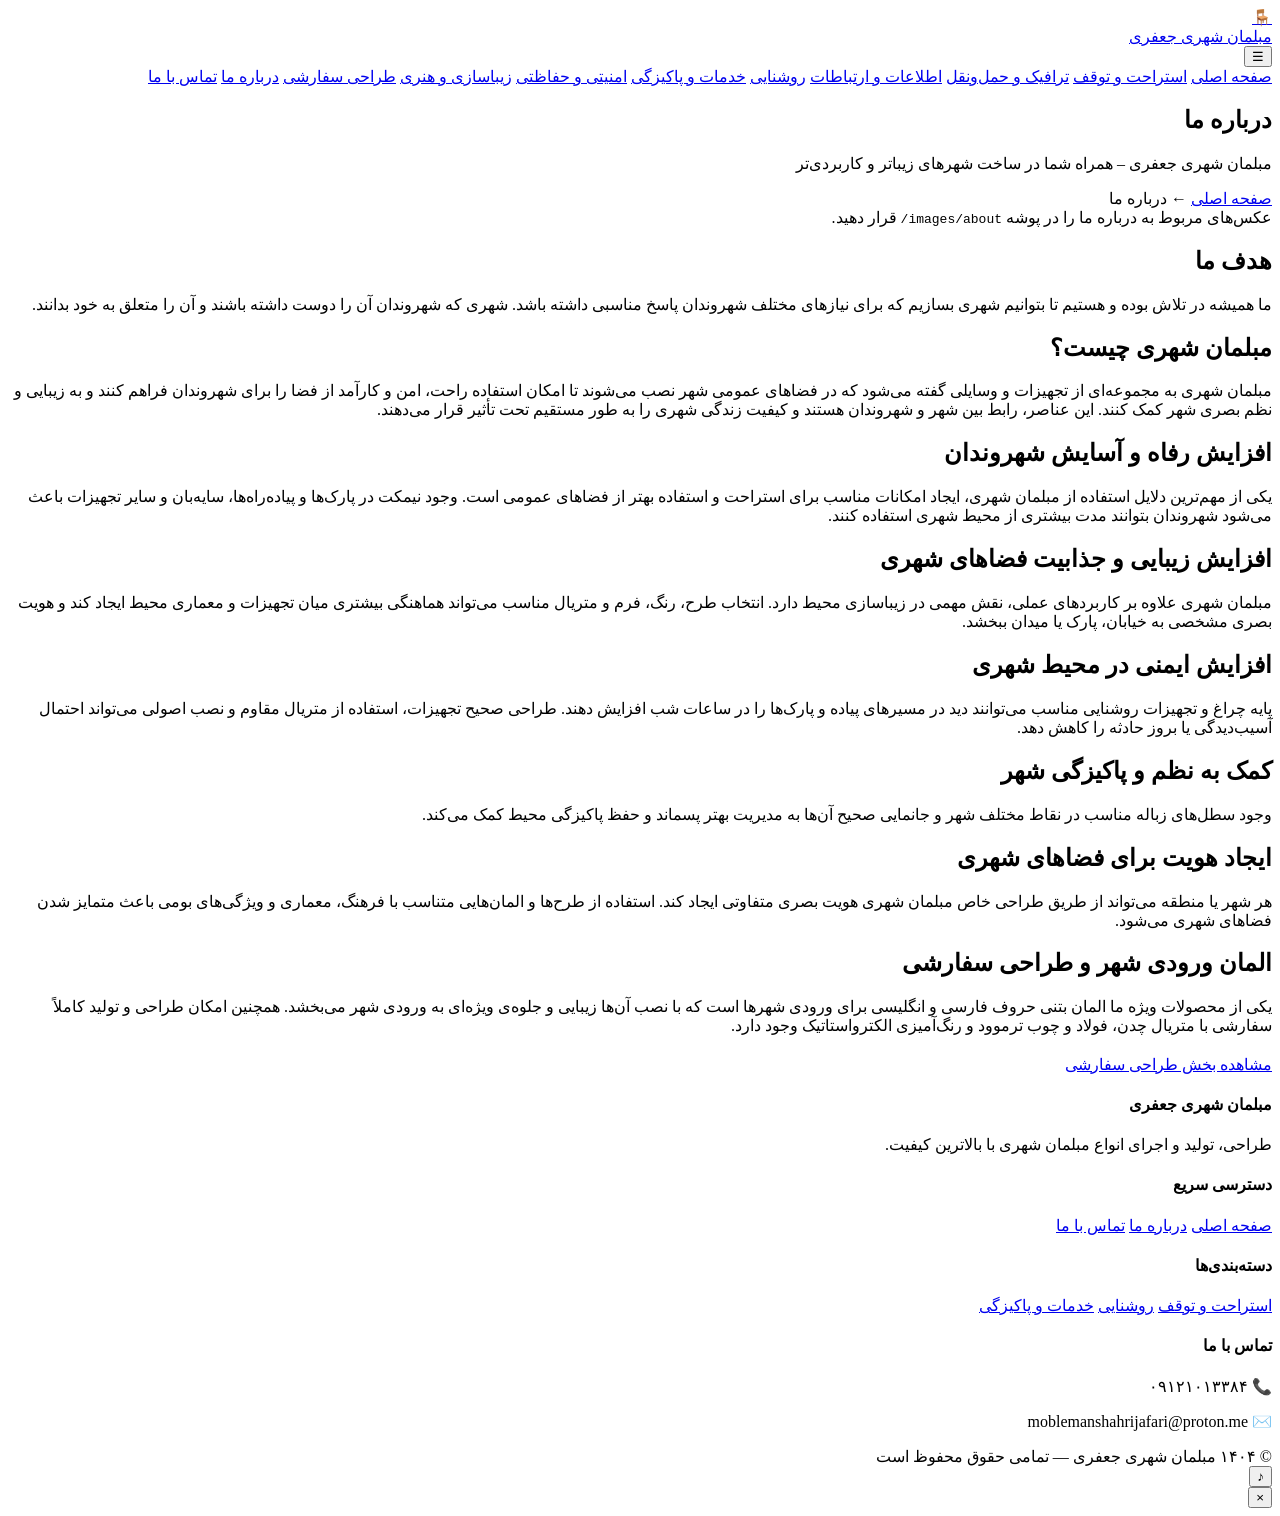
==== about.html @ c09d3ec6 "Add files via upload Initial commit: Multi-page website for Mobleman Shahri Jafari  - Separate pag" ====
<!DOCTYPE html>
<html lang="fa" dir="rtl">
<head>
  <meta charset="UTF-8">
  <meta name="viewport" content="width=device-width, initial-scale=1.0">
  <title>درباره ما | مبلمان شهری جعفری</title>
  <meta name="description" content="درباره مبلمان شهری جعفری - هدف، ارزش‌ها و محصولات ما">
  <link rel="stylesheet" href="css/style.css">
</head>
<body>
  <header class="header">
    <div class="header-inner">
      <a href="index.html" class="logo">
        <div class="logo-icon">🪑</div>
        <div>مبلمان شهری <span>جعفری</span></div>
      </a>
      <button class="menu-toggle" aria-label="منو">☰</button>
      <nav class="nav">
        <a href="index.html">صفحه اصلی</a>
        <a href="rest.html">استراحت و توقف</a>
        <a href="traffic.html">ترافیک و حمل‌ونقل</a>
        <a href="info.html">اطلاعات و ارتباطات</a>
        <a href="lighting.html">روشنایی</a>
        <a href="services.html">خدمات و پاکیزگی</a>
        <a href="security.html">امنیتی و حفاظتی</a>
        <a href="artistic.html">زیباسازی و هنری</a>
        <a href="custom.html">طراحی سفارشی</a>
        <a href="about.html" class="active">درباره ما</a>
        <a href="contact.html">تماس با ما</a>
      </nav>
    </div>
  </header>

  <section class="page-hero">
    <div class="container">
      <h1>درباره ما</h1>
      <p>مبلمان شهری جعفری – همراه شما در ساخت شهرهای زیباتر و کاربردی‌تر</p>
      <div class="breadcrumb"><a href="index.html">صفحه اصلی</a> ← درباره ما</div>
    </div>
  </section>

  <section class="section">
    <div class="container">
      <div class="note-box">
        عکس‌های مربوط به درباره ما را در پوشه <code>images/about/</code> قرار دهید.
      </div>

      <div class="content-block">
        <h2>هدف ما</h2>
        <p>
          ما همیشه در تلاش بوده و هستیم تا بتوانیم شهری بسازیم که برای نیازهای مختلف شهروندان پاسخ مناسبی داشته باشد.
          شهری که شهروندان آن را دوست داشته باشند و آن را متعلق به خود بدانند.
        </p>
      </div>

      <div class="content-block">
        <h2>مبلمان شهری چیست؟</h2>
        <p>
          مبلمان شهری به مجموعه‌ای از تجهیزات و وسایلی گفته می‌شود که در فضاهای عمومی شهر نصب می‌شوند تا امکان استفاده راحت، امن و کارآمد از فضا را برای شهروندان فراهم کنند و به زیبایی و نظم بصری شهر کمک کنند.
          این عناصر، رابط بین شهر و شهروندان هستند و کیفیت زندگی شهری را به طور مستقیم تحت تأثیر قرار می‌دهند.
        </p>
      </div>

      <div class="content-block">
        <h2>افزایش رفاه و آسایش شهروندان</h2>
        <p>
          یکی از مهم‌ترین دلایل استفاده از مبلمان شهری، ایجاد امکانات مناسب برای استراحت و استفاده بهتر از فضاهای عمومی است.
          وجود نیمکت در پارک‌ها و پیاده‌راه‌ها، سایه‌بان و سایر تجهیزات باعث می‌شود شهروندان بتوانند مدت بیشتری از محیط شهری استفاده کنند.
        </p>
      </div>

      <div class="content-block">
        <h2>افزایش زیبایی و جذابیت فضاهای شهری</h2>
        <p>
          مبلمان شهری علاوه بر کاربردهای عملی، نقش مهمی در زیباسازی محیط دارد.
          انتخاب طرح، رنگ، فرم و متریال مناسب می‌تواند هماهنگی بیشتری میان تجهیزات و معماری محیط ایجاد کند و هویت بصری مشخصی به خیابان، پارک یا میدان ببخشد.
        </p>
      </div>

      <div class="content-block">
        <h2>افزایش ایمنی در محیط شهری</h2>
        <p>
          پایه چراغ و تجهیزات روشنایی مناسب می‌توانند دید در مسیرهای پیاده و پارک‌ها را در ساعات شب افزایش دهند.
          طراحی صحیح تجهیزات، استفاده از متریال مقاوم و نصب اصولی می‌تواند احتمال آسیب‌دیدگی یا بروز حادثه را کاهش دهد.
        </p>
      </div>

      <div class="content-block">
        <h2>کمک به نظم و پاکیزگی شهر</h2>
        <p>
          وجود سطل‌های زباله مناسب در نقاط مختلف شهر و جانمایی صحیح آن‌ها به مدیریت بهتر پسماند و حفظ پاکیزگی محیط کمک می‌کند.
        </p>
      </div>

      <div class="content-block">
        <h2>ایجاد هویت برای فضاهای شهری</h2>
        <p>
          هر شهر یا منطقه می‌تواند از طریق طراحی خاص مبلمان شهری هویت بصری متفاوتی ایجاد کند.
          استفاده از طرح‌ها و المان‌هایی متناسب با فرهنگ، معماری و ویژگی‌های بومی باعث متمایز شدن فضاهای شهری می‌شود.
        </p>
      </div>

      <div class="content-block">
        <h2>المان ورودی شهر و طراحی سفارشی</h2>
        <p>
          یکی از محصولات ویژه ما المان بتنی حروف فارسی و انگلیسی برای ورودی شهرها است که با نصب آن‌ها زیبایی و جلوه‌ی ویژه‌ای به ورودی شهر می‌بخشد.
          همچنین امکان طراحی و تولید کاملاً سفارشی با متریال چدن، فولاد و چوب ترموود و رنگ‌آمیزی الکترواستاتیک وجود دارد.
        </p>
        <p style="margin-top:1.2rem;">
          <a href="custom.html" class="btn btn-primary">مشاهده بخش طراحی سفارشی</a>
        </p>
      </div>
    </div>
  </section>

  <footer class="footer">
    <div class="container">
      <div class="footer-grid">
        <div>
          <h4>مبلمان شهری جعفری</h4>
          <p>طراحی، تولید و اجرای انواع مبلمان شهری با بالاترین کیفیت.</p>
        </div>
        <div>
          <h4>دسترسی سریع</h4>
          <a href="index.html">صفحه اصلی</a>
          <a href="about.html">درباره ما</a>
          <a href="contact.html">تماس با ما</a>
        </div>
        <div>
          <h4>دسته‌بندی‌ها</h4>
          <a href="rest.html">استراحت و توقف</a>
          <a href="lighting.html">روشنایی</a>
          <a href="services.html">خدمات و پاکیزگی</a>
        </div>
        <div>
          <h4>تماس با ما</h4>
          <p>📞 ۰۹۱۲۱۰۱۳۳۸۴</p>
          <p>✉️ moblemanshahrijafari@proton.me</p>
        </div>
      </div>
      <div class="footer-bottom">© ۱۴۰۴ مبلمان شهری جعفری — تمامی حقوق محفوظ است</div>
    </div>
  </footer>

  <audio id="bg-music" loop preload="auto"><source src="audio/web.mp3" type="audio/mpeg"></audio>
  <button id="music-toggle" class="music-toggle" title="پخش / توقف موسیقی">♪</button>
  <div id="lightbox" class="lightbox"><button class="lightbox-close">×</button><img id="lightbox-img" src="" alt=""></div>
  <script src="js/main.js"></script>
</body>
</html>
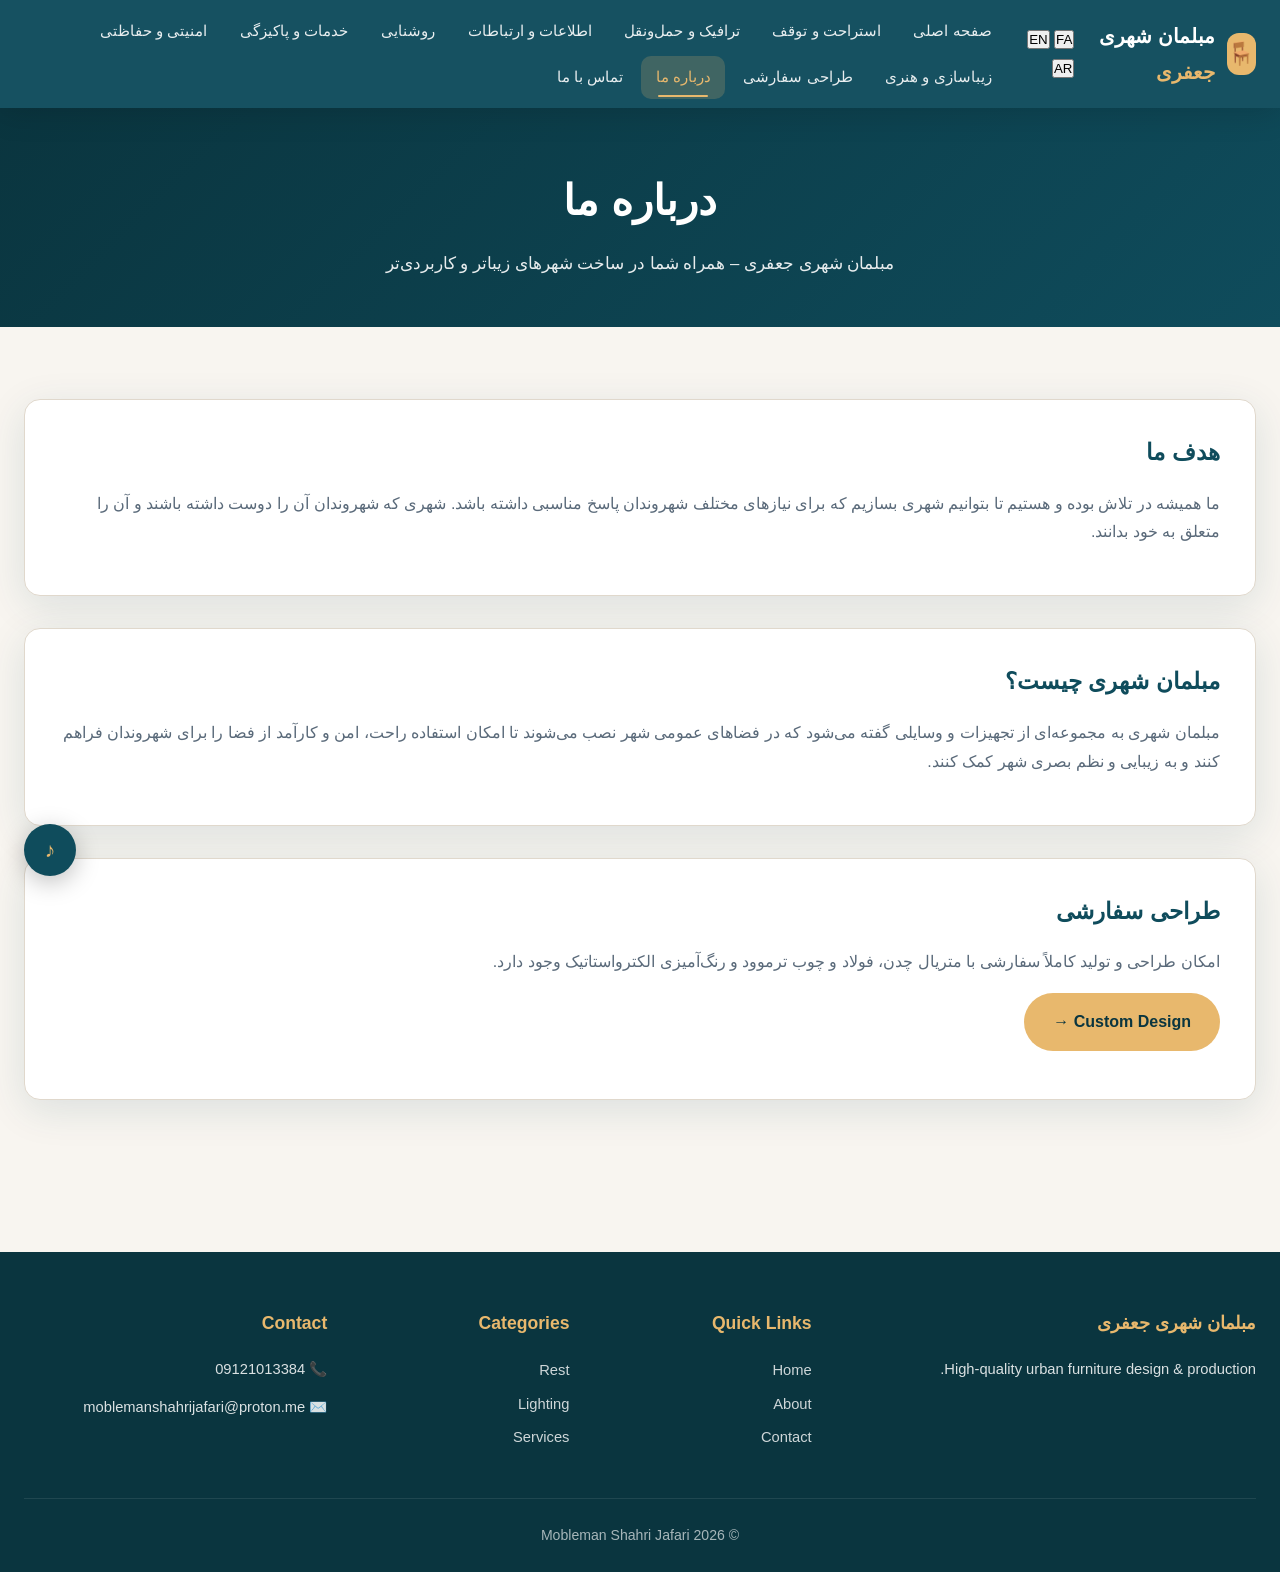
==== commit a0415b99: "Add files via upload Upload updated website files - new design, multilingual, splash and fixes" ====
--- a/about.html
+++ b/about.html
@@ -3,112 +3,99 @@
 <head>
   <meta charset="UTF-8">
   <meta name="viewport" content="width=device-width, initial-scale=1.0">
-  <title>درباره ما | مبلمان شهری جعفری</title>
-  <meta name="description" content="درباره مبلمان شهری جعفری - هدف، ارزش‌ها و محصولات ما">
+  <title>درباره ما | Mobleman Shahri Jafari</title>
   <link rel="stylesheet" href="css/style.css">
 </head>
-<body>
+<body class="lang-fa">
   <header class="header">
     <div class="header-inner">
       <a href="index.html" class="logo">
         <div class="logo-icon">🪑</div>
         <div>مبلمان شهری <span>جعفری</span></div>
       </a>
-      <button class="menu-toggle" aria-label="منو">☰</button>
+      <div style="display:flex;align-items:center;gap:8px;">
+        <div class="lang-switcher">
+          <button class="lang-btn active" data-lang="fa">FA</button>
+          <button class="lang-btn" data-lang="en">EN</button>
+          <button class="lang-btn" data-lang="ar">AR</button>
+        </div>
+        <button class="menu-toggle">☰</button>
+      </div>
       <nav class="nav">
-        <a href="index.html">صفحه اصلی</a>
-        <a href="rest.html">استراحت و توقف</a>
-        <a href="traffic.html">ترافیک و حمل‌ونقل</a>
-        <a href="info.html">اطلاعات و ارتباطات</a>
-        <a href="lighting.html">روشنایی</a>
-        <a href="services.html">خدمات و پاکیزگی</a>
-        <a href="security.html">امنیتی و حفاظتی</a>
-        <a href="artistic.html">زیباسازی و هنری</a>
-        <a href="custom.html">طراحی سفارشی</a>
-        <a href="about.html" class="active">درباره ما</a>
-        <a href="contact.html">تماس با ما</a>
+        <a href="index.html" data-lang="fa">صفحه اصلی</a>
+        <a href="index.html" data-lang="en" style="display:none">Home</a>
+        <a href="index.html" data-lang="ar" style="display:none">الرئيسية</a>
+        <a href="rest.html" data-lang="fa">استراحت و توقف</a>
+        <a href="rest.html" data-lang="en" style="display:none">Rest & Seating</a>
+        <a href="rest.html" data-lang="ar" style="display:none">الاستراحة</a>
+        <a href="traffic.html" data-lang="fa">ترافیک و حمل‌ونقل</a>
+        <a href="traffic.html" data-lang="en" style="display:none">Traffic</a>
+        <a href="traffic.html" data-lang="ar" style="display:none">المرور</a>
+        <a href="info.html" data-lang="fa">اطلاعات و ارتباطات</a>
+        <a href="info.html" data-lang="en" style="display:none">Info</a>
+        <a href="info.html" data-lang="ar" style="display:none">المعلومات</a>
+        <a href="lighting.html" data-lang="fa">روشنایی</a>
+        <a href="lighting.html" data-lang="en" style="display:none">Lighting</a>
+        <a href="lighting.html" data-lang="ar" style="display:none">الإضاءة</a>
+        <a href="services.html" data-lang="fa">خدمات و پاکیزگی</a>
+        <a href="services.html" data-lang="en" style="display:none">Services</a>
+        <a href="services.html" data-lang="ar" style="display:none">الخدمات</a>
+        <a href="security.html" data-lang="fa">امنیتی و حفاظتی</a>
+        <a href="security.html" data-lang="en" style="display:none">Security</a>
+        <a href="security.html" data-lang="ar" style="display:none">الأمن</a>
+        <a href="artistic.html" data-lang="fa">زیباسازی و هنری</a>
+        <a href="artistic.html" data-lang="en" style="display:none">Artistic</a>
+        <a href="artistic.html" data-lang="ar" style="display:none">التجميل</a>
+        <a href="custom.html" data-lang="fa">طراحی سفارشی</a>
+        <a href="custom.html" data-lang="en" style="display:none">Custom</a>
+        <a href="custom.html" data-lang="ar" style="display:none">مخصص</a>
+        <a href="about.html" class="active" data-lang="fa">درباره ما</a>
+        <a href="about.html" class="active" data-lang="en" style="display:none">About Us</a>
+        <a href="about.html" class="active" data-lang="ar" style="display:none">من نحن</a>
+        <a href="contact.html" data-lang="fa">تماس با ما</a>
+        <a href="contact.html" data-lang="en" style="display:none">Contact</a>
+        <a href="contact.html" data-lang="ar" style="display:none">اتصل بنا</a>
       </nav>
     </div>
   </header>
 
   <section class="page-hero">
     <div class="container">
-      <h1>درباره ما</h1>
-      <p>مبلمان شهری جعفری – همراه شما در ساخت شهرهای زیباتر و کاربردی‌تر</p>
-      <div class="breadcrumb"><a href="index.html">صفحه اصلی</a> ← درباره ما</div>
+      <h1 data-lang="fa">درباره ما</h1>
+      <h1 data-lang="en" style="display:none">About Us</h1>
+      <h1 data-lang="ar" style="display:none">من نحن</h1>
+      <p data-lang="fa">مبلمان شهری جعفری – همراه شما در ساخت شهرهای زیباتر و کاربردی‌تر</p>
+      <p data-lang="en" style="display:none">Mobleman Shahri Jafari – with you in building more beautiful and functional cities</p>
+      <p data-lang="ar" style="display:none">مبلمان شهري جعفري – معكم في بناء مدن أجمل وأكثر وظيفية</p>
     </div>
   </section>
 
   <section class="section">
     <div class="container">
-      <div class="note-box">
-        عکس‌های مربوط به درباره ما را در پوشه <code>images/about/</code> قرار دهید.
+      <div class="content-block">
+        <h2 data-lang="fa">هدف ما</h2>
+        <h2 data-lang="en" style="display:none">Our Goal</h2>
+        <h2 data-lang="ar" style="display:none">هدفنا</h2>
+        <p data-lang="fa">ما همیشه در تلاش بوده و هستیم تا بتوانیم شهری بسازیم که برای نیازهای مختلف شهروندان پاسخ مناسبی داشته باشد. شهری که شهروندان آن را دوست داشته باشند و آن را متعلق به خود بدانند.</p>
+        <p data-lang="en" style="display:none">We always strive to build a city that responds properly to the different needs of citizens – a city that people love and feel belongs to them.</p>
+        <p data-lang="ar" style="display:none">نسعى دائماً لبناء مدينة تلبي احتياجات المواطنين المختلفة – مدينة يحبها الناس ويشعرون بأنها ملكهم.</p>
       </div>
-
       <div class="content-block">
-        <h2>هدف ما</h2>
-        <p>
-          ما همیشه در تلاش بوده و هستیم تا بتوانیم شهری بسازیم که برای نیازهای مختلف شهروندان پاسخ مناسبی داشته باشد.
-          شهری که شهروندان آن را دوست داشته باشند و آن را متعلق به خود بدانند.
-        </p>
+        <h2 data-lang="fa">مبلمان شهری چیست؟</h2>
+        <h2 data-lang="en" style="display:none">What is Urban Furniture?</h2>
+        <h2 data-lang="ar" style="display:none">ما هو الأثاث الحضري؟</h2>
+        <p data-lang="fa">مبلمان شهری به مجموعه‌ای از تجهیزات و وسایلی گفته می‌شود که در فضاهای عمومی شهر نصب می‌شوند تا امکان استفاده راحت، امن و کارآمد از فضا را برای شهروندان فراهم کنند و به زیبایی و نظم بصری شهر کمک کنند.</p>
+        <p data-lang="en" style="display:none">Urban furniture is a set of equipment installed in public spaces to provide comfortable, safe and efficient use for citizens and to enhance the visual beauty and order of the city.</p>
+        <p data-lang="ar" style="display:none">الأثاث الحضري هو مجموعة من المعدات التي تُركب في الفراغات العامة لتوفير استخدام مريح وآمن وفعال وللمساهمة في جمال المدينة ونظامها البصري.</p>
       </div>
-
       <div class="content-block">
-        <h2>مبلمان شهری چیست؟</h2>
-        <p>
-          مبلمان شهری به مجموعه‌ای از تجهیزات و وسایلی گفته می‌شود که در فضاهای عمومی شهر نصب می‌شوند تا امکان استفاده راحت، امن و کارآمد از فضا را برای شهروندان فراهم کنند و به زیبایی و نظم بصری شهر کمک کنند.
-          این عناصر، رابط بین شهر و شهروندان هستند و کیفیت زندگی شهری را به طور مستقیم تحت تأثیر قرار می‌دهند.
-        </p>
-      </div>
-
-      <div class="content-block">
-        <h2>افزایش رفاه و آسایش شهروندان</h2>
-        <p>
-          یکی از مهم‌ترین دلایل استفاده از مبلمان شهری، ایجاد امکانات مناسب برای استراحت و استفاده بهتر از فضاهای عمومی است.
-          وجود نیمکت در پارک‌ها و پیاده‌راه‌ها، سایه‌بان و سایر تجهیزات باعث می‌شود شهروندان بتوانند مدت بیشتری از محیط شهری استفاده کنند.
-        </p>
-      </div>
-
-      <div class="content-block">
-        <h2>افزایش زیبایی و جذابیت فضاهای شهری</h2>
-        <p>
-          مبلمان شهری علاوه بر کاربردهای عملی، نقش مهمی در زیباسازی محیط دارد.
-          انتخاب طرح، رنگ، فرم و متریال مناسب می‌تواند هماهنگی بیشتری میان تجهیزات و معماری محیط ایجاد کند و هویت بصری مشخصی به خیابان، پارک یا میدان ببخشد.
-        </p>
-      </div>
-
-      <div class="content-block">
-        <h2>افزایش ایمنی در محیط شهری</h2>
-        <p>
-          پایه چراغ و تجهیزات روشنایی مناسب می‌توانند دید در مسیرهای پیاده و پارک‌ها را در ساعات شب افزایش دهند.
-          طراحی صحیح تجهیزات، استفاده از متریال مقاوم و نصب اصولی می‌تواند احتمال آسیب‌دیدگی یا بروز حادثه را کاهش دهد.
-        </p>
-      </div>
-
-      <div class="content-block">
-        <h2>کمک به نظم و پاکیزگی شهر</h2>
-        <p>
-          وجود سطل‌های زباله مناسب در نقاط مختلف شهر و جانمایی صحیح آن‌ها به مدیریت بهتر پسماند و حفظ پاکیزگی محیط کمک می‌کند.
-        </p>
-      </div>
-
-      <div class="content-block">
-        <h2>ایجاد هویت برای فضاهای شهری</h2>
-        <p>
-          هر شهر یا منطقه می‌تواند از طریق طراحی خاص مبلمان شهری هویت بصری متفاوتی ایجاد کند.
-          استفاده از طرح‌ها و المان‌هایی متناسب با فرهنگ، معماری و ویژگی‌های بومی باعث متمایز شدن فضاهای شهری می‌شود.
-        </p>
-      </div>
-
-      <div class="content-block">
-        <h2>المان ورودی شهر و طراحی سفارشی</h2>
-        <p>
-          یکی از محصولات ویژه ما المان بتنی حروف فارسی و انگلیسی برای ورودی شهرها است که با نصب آن‌ها زیبایی و جلوه‌ی ویژه‌ای به ورودی شهر می‌بخشد.
-          همچنین امکان طراحی و تولید کاملاً سفارشی با متریال چدن، فولاد و چوب ترموود و رنگ‌آمیزی الکترواستاتیک وجود دارد.
-        </p>
-        <p style="margin-top:1.2rem;">
-          <a href="custom.html" class="btn btn-primary">مشاهده بخش طراحی سفارشی</a>
-        </p>
+        <h2 data-lang="fa">طراحی سفارشی</h2>
+        <h2 data-lang="en" style="display:none">Custom Design</h2>
+        <h2 data-lang="ar" style="display:none">تصميم مخصص</h2>
+        <p data-lang="fa">امکان طراحی و تولید کاملاً سفارشی با متریال چدن، فولاد و چوب ترموود و رنگ‌آمیزی الکترواستاتیک وجود دارد.</p>
+        <p data-lang="en" style="display:none">Fully custom design and production is available using cast iron, steel, thermowood and electrostatic coating.</p>
+        <p data-lang="ar" style="display:none">يتوفر التصميم والإنتاج المخصص بالكامل باستخدام الحديد الزهر والصلب والخشب الحراري والطلاء الإلكتروستاتيكي.</p>
+        <p style="margin-top:1rem;"><a href="custom.html" class="btn btn-primary">Custom Design →</a></p>
       </div>
     </div>
   </section>
@@ -116,34 +103,16 @@
   <footer class="footer">
     <div class="container">
       <div class="footer-grid">
-        <div>
-          <h4>مبلمان شهری جعفری</h4>
-          <p>طراحی، تولید و اجرای انواع مبلمان شهری با بالاترین کیفیت.</p>
-        </div>
-        <div>
-          <h4>دسترسی سریع</h4>
-          <a href="index.html">صفحه اصلی</a>
-          <a href="about.html">درباره ما</a>
-          <a href="contact.html">تماس با ما</a>
-        </div>
-        <div>
-          <h4>دسته‌بندی‌ها</h4>
-          <a href="rest.html">استراحت و توقف</a>
-          <a href="lighting.html">روشنایی</a>
-          <a href="services.html">خدمات و پاکیزگی</a>
-        </div>
-        <div>
-          <h4>تماس با ما</h4>
-          <p>📞 ۰۹۱۲۱۰۱۳۳۸۴</p>
-          <p>✉️ moblemanshahrijafari@proton.me</p>
-        </div>
+        <div><h4>مبلمان شهری جعفری</h4><p>High-quality urban furniture design & production.</p></div>
+        <div><h4>Quick Links</h4><a href="index.html">Home</a><a href="about.html">About</a><a href="contact.html">Contact</a></div>
+        <div><h4>Categories</h4><a href="rest.html">Rest</a><a href="lighting.html">Lighting</a><a href="services.html">Services</a></div>
+        <div><h4>Contact</h4><p>📞 09121013384</p><p>✉️ moblemanshahrijafari@proton.me</p></div>
       </div>
-      <div class="footer-bottom">© ۱۴۰۴ مبلمان شهری جعفری — تمامی حقوق محفوظ است</div>
+      <div class="footer-bottom">© 2026 Mobleman Shahri Jafari</div>
     </div>
   </footer>
-
   <audio id="bg-music" loop preload="auto"><source src="audio/web.mp3" type="audio/mpeg"></audio>
-  <button id="music-toggle" class="music-toggle" title="پخش / توقف موسیقی">♪</button>
+  <button id="music-toggle" class="music-toggle">♪</button>
   <div id="lightbox" class="lightbox"><button class="lightbox-close">×</button><img id="lightbox-img" src="" alt=""></div>
   <script src="js/main.js"></script>
 </body>
--- a/css/style.css
+++ b/css/style.css
@@ -0,0 +1,792 @@
+/* ========================================
+   مبلمان شهری جعفری - Modern RTL Theme
+   ======================================== */
+
+:root {
+  --primary: #0f4c5c;        /* Deep teal */
+  --primary-dark: #0a353f;
+  --primary-light: #1a6b7a;
+  --accent: #e8b86d;         /* Warm gold */
+  --accent-hover: #d4a352;
+  --bg: #f8f5f0;             /* Warm off-white */
+  --bg-card: #ffffff;
+  --text: #2c3e50;
+  --text-light: #5a6a7a;
+  --border: #e0d8cc;
+  --shadow: 0 10px 40px rgba(15, 76, 92, 0.12);
+  --shadow-hover: 0 15px 50px rgba(15, 76, 92, 0.2);
+  --radius: 16px;
+  --transition: all 0.35s cubic-bezier(0.4, 0, 0.2, 1);
+  --font: 'Vazirmatn', 'Tahoma', 'Segoe UI', sans-serif;
+}
+
+@import url('https://fonts.googleapis.com/css2?family=Vazirmatn:wght@300;400;500;600;700;800&display=swap');
+
+*, *::before, *::after {
+  box-sizing: border-box;
+  margin: 0;
+  padding: 0;
+}
+
+html {
+  scroll-behavior: smooth;
+  font-size: 16px;
+}
+
+body {
+  font-family: var(--font);
+  background: var(--bg);
+  color: var(--text);
+  line-height: 1.8;
+  direction: rtl;
+  overflow-x: hidden;
+  min-height: 100vh;
+}
+
+img {
+  max-width: 100%;
+  height: auto;
+  display: block;
+}
+
+a {
+  text-decoration: none;
+  color: inherit;
+  transition: var(--transition);
+}
+
+ul {
+  list-style: none;
+}
+
+/* ========== Header & Navigation ========== */
+.header {
+  position: sticky;
+  top: 0;
+  z-index: 1000;
+  background: rgba(15, 76, 92, 0.97);
+  backdrop-filter: blur(12px);
+  box-shadow: 0 4px 30px rgba(0,0,0,0.15);
+  padding: 0.6rem 0;
+}
+
+.header-inner {
+  max-width: 1280px;
+  margin: 0 auto;
+  padding: 0 1.5rem;
+  display: flex;
+  align-items: center;
+  justify-content: space-between;
+  gap: 1rem;
+}
+
+.logo {
+  display: flex;
+  align-items: center;
+  gap: 0.75rem;
+  color: #fff;
+  font-weight: 700;
+  font-size: 1.25rem;
+}
+
+.logo span {
+  color: var(--accent);
+}
+
+.logo-icon {
+  width: 42px;
+  height: 42px;
+  background: var(--accent);
+  border-radius: 12px;
+  display: flex;
+  align-items: center;
+  justify-content: center;
+  font-size: 1.4rem;
+  color: var(--primary-dark);
+}
+
+.nav {
+  display: flex;
+  align-items: center;
+  gap: 0.25rem;
+  flex-wrap: wrap;
+}
+
+.nav a {
+  color: rgba(255,255,255,0.9);
+  padding: 0.5rem 0.9rem;
+  border-radius: 10px;
+  font-size: 0.92rem;
+  font-weight: 500;
+  position: relative;
+}
+
+.nav a:hover,
+.nav a.active {
+  background: rgba(232, 184, 109, 0.2);
+  color: var(--accent);
+}
+
+.nav a.active::after {
+  content: '';
+  position: absolute;
+  bottom: 2px;
+  right: 20%;
+  left: 20%;
+  height: 2px;
+  background: var(--accent);
+  border-radius: 2px;
+}
+
+.menu-toggle {
+  display: none;
+  background: none;
+  border: none;
+  color: #fff;
+  font-size: 1.6rem;
+  cursor: pointer;
+  padding: 0.4rem;
+}
+
+/* ========== Hero Section ========== */
+.hero {
+  position: relative;
+  min-height: 72vh;
+  display: flex;
+  align-items: center;
+  justify-content: center;
+  background: linear-gradient(135deg, var(--primary-dark) 0%, var(--primary) 50%, #1a6b7a 100%);
+  overflow: hidden;
+  text-align: center;
+  color: #fff;
+}
+
+.hero::before {
+  content: '';
+  position: absolute;
+  inset: 0;
+  background: url('data:image/svg+xml,<svg xmlns="http://www.w3.org/2000/svg" viewBox="0 0 100 100"><circle cx="20" cy="20" r="1.5" fill="rgba(255,255,255,0.08)"/><circle cx="70" cy="40" r="1" fill="rgba(255,255,255,0.06)"/><circle cx="40" cy="70" r="1.2" fill="rgba(255,255,255,0.07)"/></svg>');
+  opacity: 0.6;
+}
+
+.hero-content {
+  position: relative;
+  z-index: 2;
+  max-width: 900px;
+  padding: 3rem 1.5rem;
+}
+
+.hero h1 {
+  font-size: clamp(2.2rem, 5vw, 3.4rem);
+  font-weight: 800;
+  margin-bottom: 1rem;
+  line-height: 1.3;
+}
+
+.hero h1 span {
+  color: var(--accent);
+}
+
+.hero p {
+  font-size: 1.15rem;
+  opacity: 0.92;
+  margin-bottom: 2rem;
+  max-width: 640px;
+  margin-left: auto;
+  margin-right: auto;
+}
+
+.btn {
+  display: inline-flex;
+  align-items: center;
+  gap: 0.5rem;
+  padding: 0.9rem 1.8rem;
+  border-radius: 50px;
+  font-weight: 600;
+  font-size: 1rem;
+  cursor: pointer;
+  border: none;
+  transition: var(--transition);
+}
+
+.btn-primary {
+  background: var(--accent);
+  color: var(--primary-dark);
+}
+
+.btn-primary:hover {
+  background: var(--accent-hover);
+  transform: translateY(-3px);
+  box-shadow: 0 10px 25px rgba(232, 184, 109, 0.4);
+}
+
+.btn-outline {
+  background: transparent;
+  border: 2px solid rgba(255,255,255,0.5);
+  color: #fff;
+}
+
+.btn-outline:hover {
+  background: rgba(255,255,255,0.1);
+  border-color: #fff;
+}
+
+/* ========== Category Cards (Home) ========== */
+.section {
+  padding: 4.5rem 0;
+}
+
+.container {
+  max-width: 1280px;
+  margin: 0 auto;
+  padding: 0 1.5rem;
+}
+
+.section-title {
+  text-align: center;
+  margin-bottom: 3rem;
+}
+
+.section-title h2 {
+  font-size: 2rem;
+  font-weight: 700;
+  color: var(--primary);
+  margin-bottom: 0.6rem;
+  position: relative;
+  display: inline-block;
+}
+
+.section-title h2::after {
+  content: '';
+  position: absolute;
+  bottom: -8px;
+  right: 25%;
+  left: 25%;
+  height: 3px;
+  background: var(--accent);
+  border-radius: 3px;
+}
+
+.section-title p {
+  color: var(--text-light);
+  max-width: 600px;
+  margin: 1.2rem auto 0;
+}
+
+.categories-grid {
+  display: grid;
+  grid-template-columns: repeat(auto-fill, minmax(280px, 1fr));
+  gap: 1.75rem;
+}
+
+.cat-card {
+  background: var(--bg-card);
+  border-radius: var(--radius);
+  overflow: hidden;
+  box-shadow: var(--shadow);
+  transition: var(--transition);
+  border: 1px solid var(--border);
+  display: flex;
+  flex-direction: column;
+}
+
+.cat-card:hover {
+  transform: translateY(-8px);
+  box-shadow: var(--shadow-hover);
+  border-color: var(--accent);
+}
+
+.cat-card-img {
+  height: 180px;
+  background: linear-gradient(135deg, var(--primary-light), var(--primary));
+  display: flex;
+  align-items: center;
+  justify-content: center;
+  font-size: 3.5rem;
+  color: rgba(255,255,255,0.9);
+  position: relative;
+  overflow: hidden;
+}
+
+.cat-card-img::after {
+  content: '';
+  position: absolute;
+  inset: 0;
+  background: linear-gradient(to top, rgba(0,0,0,0.3), transparent);
+}
+
+.cat-card-body {
+  padding: 1.4rem 1.5rem 1.6rem;
+  flex: 1;
+  display: flex;
+  flex-direction: column;
+}
+
+.cat-card h3 {
+  font-size: 1.2rem;
+  font-weight: 700;
+  color: var(--primary);
+  margin-bottom: 0.5rem;
+}
+
+.cat-card p {
+  font-size: 0.92rem;
+  color: var(--text-light);
+  flex: 1;
+  margin-bottom: 1.1rem;
+}
+
+.cat-card .btn {
+  align-self: flex-start;
+  padding: 0.55rem 1.3rem;
+  font-size: 0.9rem;
+}
+
+/* ========== Page Hero (inner pages) ========== */
+.page-hero {
+  background: linear-gradient(135deg, var(--primary-dark), var(--primary));
+  color: #fff;
+  padding: 3.5rem 0 3rem;
+  text-align: center;
+  position: relative;
+}
+
+.page-hero h1 {
+  font-size: clamp(1.8rem, 4vw, 2.6rem);
+  font-weight: 800;
+  margin-bottom: 0.6rem;
+}
+
+.page-hero p {
+  opacity: 0.9;
+  max-width: 700px;
+  margin: 0 auto;
+  font-size: 1.05rem;
+}
+
+.breadcrumb {
+  margin-top: 1.2rem;
+  font-size: 0.9rem;
+  opacity: 0.8;
+}
+
+.breadcrumb a {
+  color: var(--accent);
+}
+
+/* ========== Gallery System ========== */
+.gallery-section {
+  padding: 3rem 0 4rem;
+}
+
+.gallery-main {
+  display: grid;
+  grid-template-columns: repeat(3, 1fr);
+  gap: 1.5rem;
+  margin-bottom: 2.5rem;
+}
+
+@media (max-width: 900px) {
+  .gallery-main {
+    grid-template-columns: 1fr;
+  }
+}
+
+.gallery-item {
+  position: relative;
+  border-radius: var(--radius);
+  overflow: hidden;
+  aspect-ratio: 4/3;
+  box-shadow: var(--shadow);
+  cursor: pointer;
+  background: #ddd;
+}
+
+.gallery-item img {
+  width: 100%;
+  height: 100%;
+  object-fit: cover;
+  transition: transform 0.5s ease;
+}
+
+.gallery-item:hover img {
+  transform: scale(1.12);
+}
+
+.gallery-item .overlay {
+  position: absolute;
+  inset: 0;
+  background: linear-gradient(to top, rgba(15,76,92,0.7), transparent 50%);
+  opacity: 0;
+  transition: var(--transition);
+  display: flex;
+  align-items: flex-end;
+  padding: 1.2rem;
+  color: #fff;
+  font-weight: 600;
+}
+
+.gallery-item:hover .overlay {
+  opacity: 1;
+}
+
+/* Scrolling strip */
+.gallery-strip-wrapper {
+  position: relative;
+  overflow: hidden;
+  margin-top: 1rem;
+  border-radius: var(--radius);
+  background: #fff;
+  padding: 1rem 0;
+  box-shadow: var(--shadow);
+}
+
+.gallery-strip {
+  display: flex;
+  gap: 1rem;
+  animation: scrollStrip 40s linear infinite;
+  width: max-content;
+}
+
+.gallery-strip:hover {
+  animation-play-state: paused;
+}
+
+.gallery-strip .strip-item {
+  flex-shrink: 0;
+  width: 200px;
+  height: 140px;
+  border-radius: 12px;
+  overflow: hidden;
+  position: relative;
+  cursor: pointer;
+  box-shadow: 0 4px 15px rgba(0,0,0,0.1);
+  transition: transform 0.3s ease;
+}
+
+.gallery-strip .strip-item:hover {
+  transform: scale(1.15);
+  z-index: 5;
+  box-shadow: 0 8px 25px rgba(0,0,0,0.2);
+}
+
+.gallery-strip .strip-item img {
+  width: 100%;
+  height: 100%;
+  object-fit: cover;
+}
+
+@keyframes scrollStrip {
+  0% { transform: translateX(0); }
+  100% { transform: translateX(50%); }
+}
+
+/* Placeholder for missing images */
+.img-placeholder {
+  width: 100%;
+  height: 100%;
+  background: linear-gradient(135deg, #c8d6e0, #a5b8c8);
+  display: flex;
+  align-items: center;
+  justify-content: center;
+  color: #5a6a7a;
+  font-size: 0.95rem;
+  text-align: center;
+  padding: 1rem;
+}
+
+/* ========== Content blocks ========== */
+.content-block {
+  background: var(--bg-card);
+  border-radius: var(--radius);
+  padding: 2rem 2.2rem;
+  box-shadow: var(--shadow);
+  margin-bottom: 2rem;
+  border: 1px solid var(--border);
+}
+
+.content-block h2 {
+  color: var(--primary);
+  font-size: 1.45rem;
+  margin-bottom: 1rem;
+  font-weight: 700;
+}
+
+.content-block p {
+  color: var(--text-light);
+  margin-bottom: 1rem;
+}
+
+.content-block ul {
+  padding-right: 1.4rem;
+  margin-bottom: 1rem;
+}
+
+.content-block li {
+  position: relative;
+  padding-right: 1.1rem;
+  margin-bottom: 0.5rem;
+  color: var(--text-light);
+}
+
+.content-block li::before {
+  content: '◆';
+  position: absolute;
+  right: 0;
+  color: var(--accent);
+  font-size: 0.7rem;
+  top: 0.35rem;
+}
+
+/* ========== Contact ========== */
+.contact-grid {
+  display: grid;
+  grid-template-columns: 1fr 1fr;
+  gap: 2rem;
+}
+
+@media (max-width: 800px) {
+  .contact-grid {
+    grid-template-columns: 1fr;
+  }
+}
+
+.contact-info {
+  display: flex;
+  flex-direction: column;
+  gap: 1.3rem;
+}
+
+.contact-item {
+  display: flex;
+  align-items: flex-start;
+  gap: 1rem;
+  background: var(--bg-card);
+  padding: 1.3rem 1.5rem;
+  border-radius: var(--radius);
+  box-shadow: var(--shadow);
+  border: 1px solid var(--border);
+}
+
+.contact-item .icon {
+  width: 48px;
+  height: 48px;
+  background: var(--primary);
+  color: var(--accent);
+  border-radius: 12px;
+  display: flex;
+  align-items: center;
+  justify-content: center;
+  font-size: 1.3rem;
+  flex-shrink: 0;
+}
+
+.contact-item h4 {
+  font-size: 1rem;
+  color: var(--primary);
+  margin-bottom: 0.25rem;
+}
+
+.contact-item p, .contact-item a {
+  color: var(--text-light);
+  font-size: 0.95rem;
+}
+
+.contact-item a:hover {
+  color: var(--primary);
+}
+
+.social-links {
+  display: flex;
+  gap: 0.8rem;
+  margin-top: 0.5rem;
+}
+
+.social-links a {
+  width: 42px;
+  height: 42px;
+  border-radius: 50%;
+  background: var(--primary);
+  color: #fff;
+  display: flex;
+  align-items: center;
+  justify-content: center;
+  font-size: 1.1rem;
+  transition: var(--transition);
+}
+
+.social-links a:hover {
+  background: var(--accent);
+  color: var(--primary-dark);
+  transform: translateY(-3px);
+}
+
+/* ========== Footer ========== */
+.footer {
+  background: var(--primary-dark);
+  color: rgba(255,255,255,0.85);
+  padding: 3.5rem 0 1.5rem;
+  margin-top: 3rem;
+}
+
+.footer-grid {
+  display: grid;
+  grid-template-columns: 2fr 1fr 1fr 1.5fr;
+  gap: 2.5rem;
+  margin-bottom: 2.5rem;
+}
+
+@media (max-width: 900px) {
+  .footer-grid {
+    grid-template-columns: 1fr 1fr;
+  }
+}
+
+@media (max-width: 550px) {
+  .footer-grid {
+    grid-template-columns: 1fr;
+  }
+}
+
+.footer h4 {
+  color: var(--accent);
+  font-size: 1.1rem;
+  margin-bottom: 1.1rem;
+  font-weight: 600;
+}
+
+.footer p {
+  font-size: 0.92rem;
+  line-height: 1.7;
+  margin-bottom: 0.8rem;
+}
+
+.footer a {
+  color: rgba(255,255,255,0.8);
+  font-size: 0.92rem;
+  display: block;
+  margin-bottom: 0.45rem;
+}
+
+.footer a:hover {
+  color: var(--accent);
+}
+
+.footer-bottom {
+  border-top: 1px solid rgba(255,255,255,0.12);
+  padding-top: 1.5rem;
+  text-align: center;
+  font-size: 0.88rem;
+  opacity: 0.75;
+}
+
+/* ========== Music Player (hidden control) ========== */
+.music-toggle {
+  position: fixed;
+  bottom: 24px;
+  left: 24px;
+  z-index: 999;
+  width: 52px;
+  height: 52px;
+  border-radius: 50%;
+  background: var(--primary);
+  color: var(--accent);
+  border: none;
+  box-shadow: 0 6px 25px rgba(0,0,0,0.25);
+  cursor: pointer;
+  font-size: 1.3rem;
+  display: flex;
+  align-items: center;
+  justify-content: center;
+  transition: var(--transition);
+}
+
+.music-toggle:hover {
+  transform: scale(1.08);
+  background: var(--primary-light);
+}
+
+.music-toggle.playing {
+  animation: pulse 2s infinite;
+}
+
+@keyframes pulse {
+  0%, 100% { box-shadow: 0 6px 25px rgba(0,0,0,0.25); }
+  50% { box-shadow: 0 6px 25px rgba(232, 184, 109, 0.5); }
+}
+
+/* ========== Lightbox ========== */
+.lightbox {
+  position: fixed;
+  inset: 0;
+  background: rgba(0,0,0,0.92);
+  z-index: 2000;
+  display: none;
+  align-items: center;
+  justify-content: center;
+  padding: 2rem;
+}
+
+.lightbox.active {
+  display: flex;
+}
+
+.lightbox img {
+  max-width: 90vw;
+  max-height: 85vh;
+  border-radius: 12px;
+  box-shadow: 0 20px 60px rgba(0,0,0,0.5);
+}
+
+.lightbox-close {
+  position: absolute;
+  top: 20px;
+  left: 20px;
+  background: rgba(255,255,255,0.15);
+  color: #fff;
+  border: none;
+  width: 44px;
+  height: 44px;
+  border-radius: 50%;
+  font-size: 1.4rem;
+  cursor: pointer;
+}
+
+/* ========== Responsive Nav ========== */
+@media (max-width: 980px) {
+  .nav {
+    display: none;
+    position: absolute;
+    top: 100%;
+    right: 0;
+    left: 0;
+    background: var(--primary-dark);
+    flex-direction: column;
+    padding: 1rem;
+    gap: 0.3rem;
+    box-shadow: 0 10px 30px rgba(0,0,0,0.2);
+  }
+
+  .nav.open {
+    display: flex;
+  }
+
+  .menu-toggle {
+    display: block;
+  }
+}
+
+/* ========== Utility ========== */
+.text-center { text-align: center; }
+.mt-2 { margin-top: 2rem; }
+.mb-2 { margin-bottom: 2rem; }
+
+.note-box {
+  background: #fff8e7;
+  border: 1px dashed var(--accent);
+  border-radius: 12px;
+  padding: 1.2rem 1.5rem;
+  margin: 1.5rem 0;
+  font-size: 0.95rem;
+  color: #7a5c2e;
+}
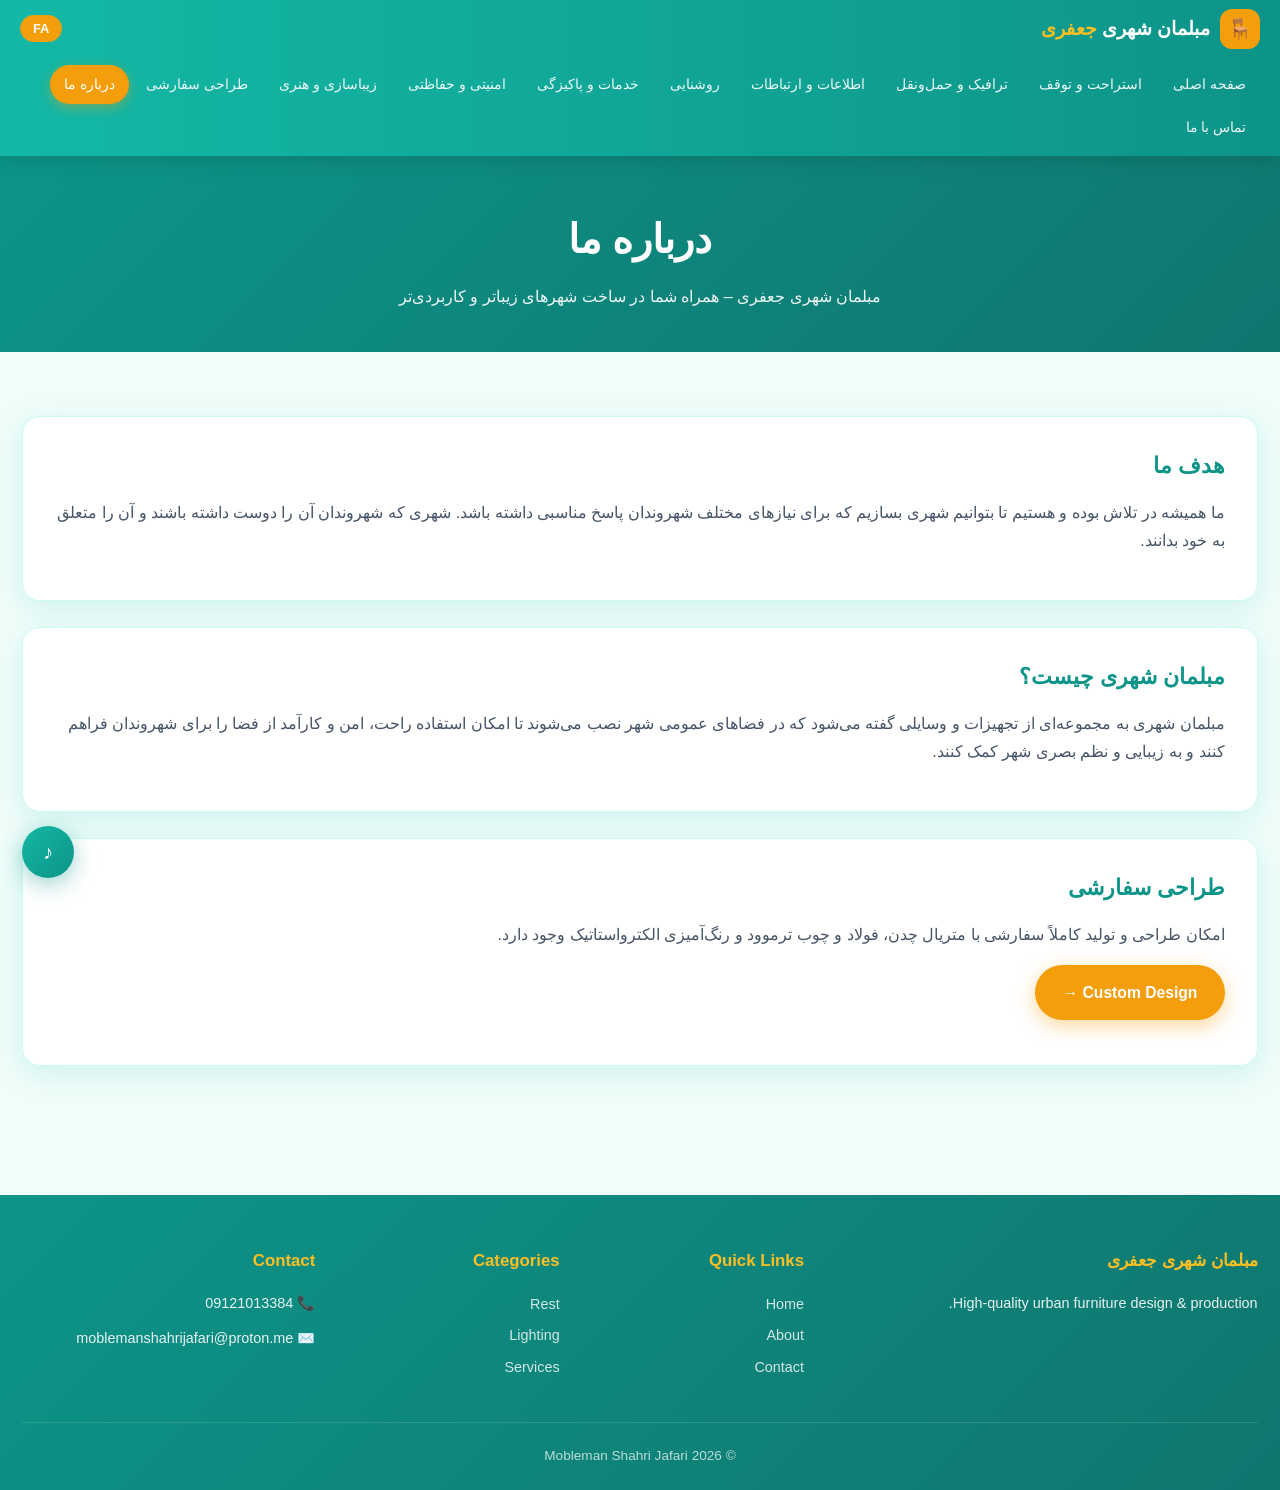
==== commit dee571f1: "Add files via upload Update website: brighter theme, fixed music, multilanguage, contact info and sp" ====
--- a/about.html
+++ b/about.html
@@ -23,38 +23,38 @@
       </div>
       <nav class="nav">
         <a href="index.html" data-lang="fa">صفحه اصلی</a>
-        <a href="index.html" data-lang="en" style="display:none">Home</a>
-        <a href="index.html" data-lang="ar" style="display:none">الرئيسية</a>
+        <a href="index.html" data-lang="en">Home</a>
+        <a href="index.html" data-lang="ar">الرئيسية</a>
         <a href="rest.html" data-lang="fa">استراحت و توقف</a>
-        <a href="rest.html" data-lang="en" style="display:none">Rest & Seating</a>
-        <a href="rest.html" data-lang="ar" style="display:none">الاستراحة</a>
+        <a href="rest.html" data-lang="en">Rest & Seating</a>
+        <a href="rest.html" data-lang="ar">الاستراحة</a>
         <a href="traffic.html" data-lang="fa">ترافیک و حمل‌ونقل</a>
-        <a href="traffic.html" data-lang="en" style="display:none">Traffic</a>
-        <a href="traffic.html" data-lang="ar" style="display:none">المرور</a>
+        <a href="traffic.html" data-lang="en">Traffic</a>
+        <a href="traffic.html" data-lang="ar">المرور</a>
         <a href="info.html" data-lang="fa">اطلاعات و ارتباطات</a>
-        <a href="info.html" data-lang="en" style="display:none">Info</a>
-        <a href="info.html" data-lang="ar" style="display:none">المعلومات</a>
+        <a href="info.html" data-lang="en">Info</a>
+        <a href="info.html" data-lang="ar">المعلومات</a>
         <a href="lighting.html" data-lang="fa">روشنایی</a>
-        <a href="lighting.html" data-lang="en" style="display:none">Lighting</a>
-        <a href="lighting.html" data-lang="ar" style="display:none">الإضاءة</a>
+        <a href="lighting.html" data-lang="en">Lighting</a>
+        <a href="lighting.html" data-lang="ar">الإضاءة</a>
         <a href="services.html" data-lang="fa">خدمات و پاکیزگی</a>
-        <a href="services.html" data-lang="en" style="display:none">Services</a>
-        <a href="services.html" data-lang="ar" style="display:none">الخدمات</a>
+        <a href="services.html" data-lang="en">Services</a>
+        <a href="services.html" data-lang="ar">الخدمات</a>
         <a href="security.html" data-lang="fa">امنیتی و حفاظتی</a>
-        <a href="security.html" data-lang="en" style="display:none">Security</a>
-        <a href="security.html" data-lang="ar" style="display:none">الأمن</a>
+        <a href="security.html" data-lang="en">Security</a>
+        <a href="security.html" data-lang="ar">الأمن</a>
         <a href="artistic.html" data-lang="fa">زیباسازی و هنری</a>
-        <a href="artistic.html" data-lang="en" style="display:none">Artistic</a>
-        <a href="artistic.html" data-lang="ar" style="display:none">التجميل</a>
+        <a href="artistic.html" data-lang="en">Artistic</a>
+        <a href="artistic.html" data-lang="ar">التجميل</a>
         <a href="custom.html" data-lang="fa">طراحی سفارشی</a>
-        <a href="custom.html" data-lang="en" style="display:none">Custom</a>
-        <a href="custom.html" data-lang="ar" style="display:none">مخصص</a>
+        <a href="custom.html" data-lang="en">Custom</a>
+        <a href="custom.html" data-lang="ar">مخصص</a>
         <a href="about.html" class="active" data-lang="fa">درباره ما</a>
-        <a href="about.html" class="active" data-lang="en" style="display:none">About Us</a>
-        <a href="about.html" class="active" data-lang="ar" style="display:none">من نحن</a>
+        <a href="about.html" class="active" data-lang="en">About Us</a>
+        <a href="about.html" class="active" data-lang="ar">من نحن</a>
         <a href="contact.html" data-lang="fa">تماس با ما</a>
-        <a href="contact.html" data-lang="en" style="display:none">Contact</a>
-        <a href="contact.html" data-lang="ar" style="display:none">اتصل بنا</a>
+        <a href="contact.html" data-lang="en">Contact</a>
+        <a href="contact.html" data-lang="ar">اتصل بنا</a>
       </nav>
     </div>
   </header>
@@ -62,11 +62,11 @@
   <section class="page-hero">
     <div class="container">
       <h1 data-lang="fa">درباره ما</h1>
-      <h1 data-lang="en" style="display:none">About Us</h1>
-      <h1 data-lang="ar" style="display:none">من نحن</h1>
+      <h1 data-lang="en">About Us</h1>
+      <h1 data-lang="ar">من نحن</h1>
       <p data-lang="fa">مبلمان شهری جعفری – همراه شما در ساخت شهرهای زیباتر و کاربردی‌تر</p>
-      <p data-lang="en" style="display:none">Mobleman Shahri Jafari – with you in building more beautiful and functional cities</p>
-      <p data-lang="ar" style="display:none">مبلمان شهري جعفري – معكم في بناء مدن أجمل وأكثر وظيفية</p>
+      <p data-lang="en">Mobleman Shahri Jafari – with you in building more beautiful and functional cities</p>
+      <p data-lang="ar">مبلمان شهري جعفري – معكم في بناء مدن أجمل وأكثر وظيفية</p>
     </div>
   </section>
 
@@ -74,27 +74,27 @@
     <div class="container">
       <div class="content-block">
         <h2 data-lang="fa">هدف ما</h2>
-        <h2 data-lang="en" style="display:none">Our Goal</h2>
-        <h2 data-lang="ar" style="display:none">هدفنا</h2>
+        <h2 data-lang="en">Our Goal</h2>
+        <h2 data-lang="ar">هدفنا</h2>
         <p data-lang="fa">ما همیشه در تلاش بوده و هستیم تا بتوانیم شهری بسازیم که برای نیازهای مختلف شهروندان پاسخ مناسبی داشته باشد. شهری که شهروندان آن را دوست داشته باشند و آن را متعلق به خود بدانند.</p>
-        <p data-lang="en" style="display:none">We always strive to build a city that responds properly to the different needs of citizens – a city that people love and feel belongs to them.</p>
-        <p data-lang="ar" style="display:none">نسعى دائماً لبناء مدينة تلبي احتياجات المواطنين المختلفة – مدينة يحبها الناس ويشعرون بأنها ملكهم.</p>
+        <p data-lang="en">We always strive to build a city that responds properly to the different needs of citizens – a city that people love and feel belongs to them.</p>
+        <p data-lang="ar">نسعى دائماً لبناء مدينة تلبي احتياجات المواطنين المختلفة – مدينة يحبها الناس ويشعرون بأنها ملكهم.</p>
       </div>
       <div class="content-block">
         <h2 data-lang="fa">مبلمان شهری چیست؟</h2>
-        <h2 data-lang="en" style="display:none">What is Urban Furniture?</h2>
-        <h2 data-lang="ar" style="display:none">ما هو الأثاث الحضري؟</h2>
+        <h2 data-lang="en">What is Urban Furniture?</h2>
+        <h2 data-lang="ar">ما هو الأثاث الحضري؟</h2>
         <p data-lang="fa">مبلمان شهری به مجموعه‌ای از تجهیزات و وسایلی گفته می‌شود که در فضاهای عمومی شهر نصب می‌شوند تا امکان استفاده راحت، امن و کارآمد از فضا را برای شهروندان فراهم کنند و به زیبایی و نظم بصری شهر کمک کنند.</p>
-        <p data-lang="en" style="display:none">Urban furniture is a set of equipment installed in public spaces to provide comfortable, safe and efficient use for citizens and to enhance the visual beauty and order of the city.</p>
-        <p data-lang="ar" style="display:none">الأثاث الحضري هو مجموعة من المعدات التي تُركب في الفراغات العامة لتوفير استخدام مريح وآمن وفعال وللمساهمة في جمال المدينة ونظامها البصري.</p>
+        <p data-lang="en">Urban furniture is a set of equipment installed in public spaces to provide comfortable, safe and efficient use for citizens and to enhance the visual beauty and order of the city.</p>
+        <p data-lang="ar">الأثاث الحضري هو مجموعة من المعدات التي تُركب في الفراغات العامة لتوفير استخدام مريح وآمن وفعال وللمساهمة في جمال المدينة ونظامها البصري.</p>
       </div>
       <div class="content-block">
         <h2 data-lang="fa">طراحی سفارشی</h2>
-        <h2 data-lang="en" style="display:none">Custom Design</h2>
-        <h2 data-lang="ar" style="display:none">تصميم مخصص</h2>
+        <h2 data-lang="en">Custom Design</h2>
+        <h2 data-lang="ar">تصميم مخصص</h2>
         <p data-lang="fa">امکان طراحی و تولید کاملاً سفارشی با متریال چدن، فولاد و چوب ترموود و رنگ‌آمیزی الکترواستاتیک وجود دارد.</p>
-        <p data-lang="en" style="display:none">Fully custom design and production is available using cast iron, steel, thermowood and electrostatic coating.</p>
-        <p data-lang="ar" style="display:none">يتوفر التصميم والإنتاج المخصص بالكامل باستخدام الحديد الزهر والصلب والخشب الحراري والطلاء الإلكتروستاتيكي.</p>
+        <p data-lang="en">Fully custom design and production is available using cast iron, steel, thermowood and electrostatic coating.</p>
+        <p data-lang="ar">يتوفر التصميم والإنتاج المخصص بالكامل باستخدام الحديد الزهر والصلب والخشب الحراري والطلاء الإلكتروستاتيكي.</p>
         <p style="margin-top:1rem;"><a href="custom.html" class="btn btn-primary">Custom Design →</a></p>
       </div>
     </div>
--- a/css/style.css
+++ b/css/style.css
@@ -1,397 +1,373 @@
 /* ========================================
-   مبلمان شهری جعفری - Modern RTL Theme
+   مبلمان شهری جعفری - Bright Modern Theme
    ======================================== */
-
 :root {
-  --primary: #0f4c5c;        /* Deep teal */
-  --primary-dark: #0a353f;
-  --primary-light: #1a6b7a;
-  --accent: #e8b86d;         /* Warm gold */
-  --accent-hover: #d4a352;
-  --bg: #f8f5f0;             /* Warm off-white */
+  --primary: #14b8a6;          /* Brighter Teal */
+  --primary-dark: #0d9488;
+  --primary-light: #2dd4bf;
+  --accent: #f59e0b;           /* Bright Amber/Gold */
+  --accent-light: #fbbf24;
+  --secondary: #3b82f6;        /* Bright Blue */
+  --bg: #f0fdfa;               /* Very light teal tint */
   --bg-card: #ffffff;
-  --text: #2c3e50;
-  --text-light: #5a6a7a;
-  --border: #e0d8cc;
-  --shadow: 0 10px 40px rgba(15, 76, 92, 0.12);
-  --shadow-hover: 0 15px 50px rgba(15, 76, 92, 0.2);
-  --radius: 16px;
-  --transition: all 0.35s cubic-bezier(0.4, 0, 0.2, 1);
+  --text: #0f766e;
+  --text-muted: #5eead4;
+  --text-dark: #115e59;
+  --border: #99f6e4;
+  --shadow: 0 8px 30px rgba(20, 184, 166, 0.15);
+  --shadow-hover: 0 16px 40px rgba(20, 184, 166, 0.25);
+  --radius: 18px;
+  --transition: all 0.3s cubic-bezier(0.4, 0, 0.2, 1);
   --font: 'Vazirmatn', 'Tahoma', 'Segoe UI', sans-serif;
 }
 
 @import url('https://fonts.googleapis.com/css2?family=Vazirmatn:wght@300;400;500;600;700;800&display=swap');
 
-*, *::before, *::after {
-  box-sizing: border-box;
-  margin: 0;
-  padding: 0;
-}
-
-html {
-  scroll-behavior: smooth;
-  font-size: 16px;
-}
+*, *::before, *::after { box-sizing: border-box; margin: 0; padding: 0; }
+
+html { scroll-behavior: smooth; font-size: 16px; }
 
 body {
   font-family: var(--font);
   background: var(--bg);
   color: var(--text);
-  line-height: 1.8;
+  line-height: 1.75;
   direction: rtl;
   overflow-x: hidden;
   min-height: 100vh;
 }
 
-img {
-  max-width: 100%;
-  height: auto;
-  display: block;
-}
-
-a {
-  text-decoration: none;
-  color: inherit;
+body.lang-en, body.lang-ar { direction: ltr; }
+body.lang-ar { font-family: 'Tahoma', 'Arial', sans-serif; }
+
+img { max-width: 100%; height: auto; display: block; }
+a { text-decoration: none; color: inherit; transition: var(--transition); }
+ul { list-style: none; }
+
+/* ========== Language Switcher ========== */
+.lang-switcher {
+  display: flex;
+  gap: 6px;
+  margin-right: 12px;
+}
+.lang-btn {
+  background: rgba(255,255,255,0.2);
+  border: 1px solid rgba(255,255,255,0.4);
+  color: #fff;
+  padding: 5px 12px;
+  border-radius: 20px;
+  font-size: 0.8rem;
+  font-weight: 600;
+  cursor: pointer;
   transition: var(--transition);
 }
-
-ul {
-  list-style: none;
-}
-
-/* ========== Header & Navigation ========== */
+.lang-btn:hover, .lang-btn.active {
+  background: var(--accent);
+  color: #fff;
+  border-color: var(--accent);
+}
+
+/* ========== Header ========== */
 .header {
   position: sticky;
   top: 0;
   z-index: 1000;
-  background: rgba(15, 76, 92, 0.97);
-  backdrop-filter: blur(12px);
-  box-shadow: 0 4px 30px rgba(0,0,0,0.15);
-  padding: 0.6rem 0;
-}
-
+  background: linear-gradient(90deg, #14b8a6, #0d9488);
+  box-shadow: 0 4px 20px rgba(0,0,0,0.12);
+  padding: 0.55rem 0;
+}
 .header-inner {
-  max-width: 1280px;
+  max-width: 1300px;
   margin: 0 auto;
-  padding: 0 1.5rem;
+  padding: 0 1.25rem;
   display: flex;
   align-items: center;
   justify-content: space-between;
   gap: 1rem;
-}
-
+  flex-wrap: wrap;
+}
 .logo {
   display: flex;
   align-items: center;
-  gap: 0.75rem;
+  gap: 0.6rem;
   color: #fff;
   font-weight: 700;
-  font-size: 1.25rem;
-}
-
-.logo span {
-  color: var(--accent);
-}
-
+  font-size: 1.2rem;
+}
+.logo span { color: var(--accent-light); }
 .logo-icon {
-  width: 42px;
-  height: 42px;
+  width: 40px; height: 40px;
   background: var(--accent);
   border-radius: 12px;
-  display: flex;
-  align-items: center;
-  justify-content: center;
-  font-size: 1.4rem;
-  color: var(--primary-dark);
-}
-
+  display: flex; align-items: center; justify-content: center;
+  font-size: 1.3rem;
+  color: #fff;
+}
 .nav {
   display: flex;
   align-items: center;
-  gap: 0.25rem;
+  gap: 4px;
   flex-wrap: wrap;
 }
-
 .nav a {
-  color: rgba(255,255,255,0.9);
-  padding: 0.5rem 0.9rem;
-  border-radius: 10px;
-  font-size: 0.92rem;
+  color: rgba(255,255,255,0.92);
+  padding: 0.45rem 0.85rem;
+  border-radius: 50px;
+  font-size: 0.88rem;
   font-weight: 500;
-  position: relative;
-}
-
-.nav a:hover,
-.nav a.active {
-  background: rgba(232, 184, 109, 0.2);
-  color: var(--accent);
-}
-
-.nav a.active::after {
-  content: '';
-  position: absolute;
-  bottom: 2px;
-  right: 20%;
-  left: 20%;
-  height: 2px;
+  background: transparent;
+}
+.nav a:hover, .nav a.active {
   background: var(--accent);
-  border-radius: 2px;
-}
-
+  color: #fff;
+  box-shadow: 0 4px 12px rgba(245, 158, 11, 0.4);
+}
 .menu-toggle {
   display: none;
-  background: none;
-  border: none;
-  color: #fff;
-  font-size: 1.6rem;
-  cursor: pointer;
-  padding: 0.4rem;
-}
-
-/* ========== Hero Section ========== */
+  background: none; border: none;
+  color: #fff; font-size: 1.5rem; cursor: pointer;
+}
+
+/* ========== Splash / Welcome Overlay ========== */
+.splash {
+  position: fixed;
+  inset: 0;
+  z-index: 9999;
+  background: #0a0a0a;
+  display: flex;
+  flex-direction: column;
+  align-items: center;
+  justify-content: center;
+  color: #fff;
+  transition: opacity 0.8s ease, visibility 0.8s;
+  gap: 1.5rem;
+}
+.splash.hide {
+  opacity: 0;
+  visibility: hidden;
+  pointer-events: none;
+}
+.splash-words {
+  display: flex;
+  flex-wrap: wrap;
+  justify-content: center;
+  gap: 0.6rem 1rem;
+  margin-bottom: 1.2rem;
+  min-height: 70px;
+}
+.splash-word {
+  font-size: clamp(1.8rem, 5vw, 3.2rem);
+  font-weight: 800;
+  opacity: 0;
+  transform: translateY(25px) scale(0.85);
+  filter: blur(4px);
+  transition: all 0.6s cubic-bezier(0.34, 1.56, 0.64, 1);
+  text-shadow: 0 0 20px rgba(251, 191, 36, 0.3);
+}
+.splash-word.show {
+  opacity: 1;
+  transform: translateY(0) scale(1);
+  filter: blur(0);
+}
+.splash-word.highlight { color: var(--accent-light); }
+.splash-en {
+  font-size: 1.2rem;
+  opacity: 0;
+  letter-spacing: 3px;
+  font-weight: 400;
+  transition: opacity 0.7s ease, transform 0.7s ease;
+  transform: translateY(15px);
+}
+.splash-en.show {
+  opacity: 0.95;
+  transform: translateY(0);
+  animation: enFloat 2.5s ease-in-out infinite alternate;
+}
+@keyframes enFloat {
+  from { transform: translateX(-8px); }
+  to { transform: translateX(8px); }
+}
+.splash-img-wrap {
+  margin-top: 1.5rem;
+  opacity: 0;
+  transform: scale(0.9);
+  transition: all 0.7s ease;
+}
+.splash-img-wrap.show {
+  opacity: 1;
+  transform: scale(1);
+  animation: rock 2.2s ease-in-out infinite alternate;
+}
+.splash-img-wrap img {
+  width: min(280px, 70vw);
+  border-radius: 16px;
+  box-shadow: 0 20px 50px rgba(0,0,0,0.5);
+}
+@keyframes rock {
+  from { transform: rotate(-10deg); }
+  to { transform: rotate(10deg); }
+}
+
+/* ========== Hero ========== */
 .hero {
   position: relative;
-  min-height: 72vh;
+  min-height: 68vh;
   display: flex;
   align-items: center;
   justify-content: center;
-  background: linear-gradient(135deg, var(--primary-dark) 0%, var(--primary) 50%, #1a6b7a 100%);
+  background: #0f172a;
   overflow: hidden;
   text-align: center;
   color: #fff;
 }
-
-.hero::before {
+.hero-bg {
+  position: absolute;
+  inset: 0;
+  background-size: cover;
+  background-position: center;
+  opacity: 1;
+  filter: brightness(0.55);
+}
+.hero-bg::after {
   content: '';
   position: absolute;
   inset: 0;
-  background: url('data:image/svg+xml,<svg xmlns="http://www.w3.org/2000/svg" viewBox="0 0 100 100"><circle cx="20" cy="20" r="1.5" fill="rgba(255,255,255,0.08)"/><circle cx="70" cy="40" r="1" fill="rgba(255,255,255,0.06)"/><circle cx="40" cy="70" r="1.2" fill="rgba(255,255,255,0.07)"/></svg>');
-  opacity: 0.6;
-}
-
+  background: linear-gradient(to bottom, rgba(15,23,42,0.25) 0%, rgba(15,23,42,0.55) 100%);
+  pointer-events: none;
+}
 .hero-content {
   position: relative;
   z-index: 2;
-  max-width: 900px;
+  max-width: 860px;
   padding: 3rem 1.5rem;
 }
-
 .hero h1 {
-  font-size: clamp(2.2rem, 5vw, 3.4rem);
+  font-size: clamp(2rem, 5vw, 3.1rem);
   font-weight: 800;
   margin-bottom: 1rem;
-  line-height: 1.3;
-}
-
-.hero h1 span {
-  color: var(--accent);
-}
-
+  line-height: 1.35;
+  text-shadow: 0 2px 10px rgba(0,0,0,0.2);
+}
+.hero h1 span { color: var(--accent-light); }
 .hero p {
-  font-size: 1.15rem;
-  opacity: 0.92;
-  margin-bottom: 2rem;
-  max-width: 640px;
+  font-size: 1.1rem;
+  opacity: 0.95;
+  margin-bottom: 1.8rem;
+  max-width: 620px;
   margin-left: auto;
   margin-right: auto;
 }
-
 .btn {
   display: inline-flex;
   align-items: center;
   gap: 0.5rem;
-  padding: 0.9rem 1.8rem;
+  padding: 0.85rem 1.7rem;
   border-radius: 50px;
   font-weight: 600;
-  font-size: 1rem;
+  font-size: 0.98rem;
   cursor: pointer;
   border: none;
   transition: var(--transition);
 }
-
 .btn-primary {
   background: var(--accent);
-  color: var(--primary-dark);
-}
-
+  color: #fff;
+  box-shadow: 0 6px 20px rgba(245, 158, 11, 0.4);
+}
 .btn-primary:hover {
-  background: var(--accent-hover);
+  background: #d97706;
   transform: translateY(-3px);
-  box-shadow: 0 10px 25px rgba(232, 184, 109, 0.4);
-}
-
+  box-shadow: 0 10px 28px rgba(245, 158, 11, 0.5);
+}
 .btn-outline {
   background: transparent;
-  border: 2px solid rgba(255,255,255,0.5);
-  color: #fff;
-}
-
+  border: 2px solid rgba(255,255,255,0.7);
+  color: #fff;
+}
 .btn-outline:hover {
-  background: rgba(255,255,255,0.1);
+  background: rgba(255,255,255,0.15);
   border-color: #fff;
 }
 
-/* ========== Category Cards (Home) ========== */
-.section {
-  padding: 4.5rem 0;
-}
-
-.container {
-  max-width: 1280px;
-  margin: 0 auto;
-  padding: 0 1.5rem;
-}
-
-.section-title {
-  text-align: center;
-  margin-bottom: 3rem;
-}
-
+/* ========== Sections ========== */
+.section { padding: 4rem 0; }
+.container { max-width: 1280px; margin: 0 auto; padding: 0 1.4rem; }
+.section-title { text-align: center; margin-bottom: 2.8rem; }
 .section-title h2 {
-  font-size: 2rem;
+  font-size: 1.9rem;
   font-weight: 700;
-  color: var(--primary);
-  margin-bottom: 0.6rem;
+  color: var(--primary-dark);
+  margin-bottom: 0.5rem;
   position: relative;
   display: inline-block;
 }
-
 .section-title h2::after {
   content: '';
   position: absolute;
-  bottom: -8px;
-  right: 25%;
-  left: 25%;
-  height: 3px;
-  background: var(--accent);
-  border-radius: 3px;
-}
-
-.section-title p {
-  color: var(--text-light);
-  max-width: 600px;
-  margin: 1.2rem auto 0;
-}
-
+  bottom: -7px; right: 20%; left: 20%;
+  height: 4px;
+  background: linear-gradient(90deg, var(--accent), var(--primary));
+  border-radius: 4px;
+}
+.section-title p { color: #5eead4; max-width: 560px; margin: 1.1rem auto 0; color: #0f766e; }
+
+/* Category Cards */
 .categories-grid {
   display: grid;
-  grid-template-columns: repeat(auto-fill, minmax(280px, 1fr));
-  gap: 1.75rem;
-}
-
+  grid-template-columns: repeat(auto-fill, minmax(270px, 1fr));
+  gap: 1.5rem;
+}
 .cat-card {
   background: var(--bg-card);
   border-radius: var(--radius);
   overflow: hidden;
   box-shadow: var(--shadow);
   transition: var(--transition);
-  border: 1px solid var(--border);
+  border: 2px solid transparent;
   display: flex;
   flex-direction: column;
 }
-
 .cat-card:hover {
   transform: translateY(-8px);
   box-shadow: var(--shadow-hover);
-  border-color: var(--accent);
-}
-
+  border-color: var(--primary-light);
+}
 .cat-card-img {
-  height: 180px;
-  background: linear-gradient(135deg, var(--primary-light), var(--primary));
+  height: 170px;
+  background: linear-gradient(135deg, var(--primary), var(--primary-dark));
   display: flex;
   align-items: center;
   justify-content: center;
-  font-size: 3.5rem;
-  color: rgba(255,255,255,0.9);
-  position: relative;
-  overflow: hidden;
-}
-
-.cat-card-img::after {
-  content: '';
-  position: absolute;
-  inset: 0;
-  background: linear-gradient(to top, rgba(0,0,0,0.3), transparent);
-}
-
-.cat-card-body {
-  padding: 1.4rem 1.5rem 1.6rem;
-  flex: 1;
-  display: flex;
-  flex-direction: column;
-}
-
-.cat-card h3 {
-  font-size: 1.2rem;
-  font-weight: 700;
-  color: var(--primary);
-  margin-bottom: 0.5rem;
-}
-
-.cat-card p {
-  font-size: 0.92rem;
-  color: var(--text-light);
-  flex: 1;
-  margin-bottom: 1.1rem;
-}
-
-.cat-card .btn {
-  align-self: flex-start;
-  padding: 0.55rem 1.3rem;
-  font-size: 0.9rem;
-}
-
-/* ========== Page Hero (inner pages) ========== */
+  font-size: 3.2rem;
+  color: #fff;
+  position: relative;
+}
+.cat-card-body { padding: 1.3rem 1.4rem 1.5rem; flex: 1; display: flex; flex-direction: column; }
+.cat-card h3 { font-size: 1.15rem; font-weight: 700; color: var(--primary-dark); margin-bottom: 0.4rem; }
+.cat-card p { font-size: 0.9rem; color: #64748b; flex: 1; margin-bottom: 1rem; }
+.cat-card .btn { align-self: flex-start; padding: 0.5rem 1.2rem; font-size: 0.88rem; }
+
+/* Page Hero */
 .page-hero {
-  background: linear-gradient(135deg, var(--primary-dark), var(--primary));
-  color: #fff;
-  padding: 3.5rem 0 3rem;
+  background: linear-gradient(135deg, #0d9488, #0f766e);
+  color: #fff;
+  padding: 3rem 0 2.6rem;
   text-align: center;
-  position: relative;
-}
-
-.page-hero h1 {
-  font-size: clamp(1.8rem, 4vw, 2.6rem);
-  font-weight: 800;
-  margin-bottom: 0.6rem;
-}
-
-.page-hero p {
-  opacity: 0.9;
-  max-width: 700px;
-  margin: 0 auto;
-  font-size: 1.05rem;
-}
-
-.breadcrumb {
-  margin-top: 1.2rem;
-  font-size: 0.9rem;
-  opacity: 0.8;
-}
-
-.breadcrumb a {
-  color: var(--accent);
-}
-
-/* ========== Gallery System ========== */
-.gallery-section {
-  padding: 3rem 0 4rem;
-}
-
+}
+.page-hero h1 { font-size: clamp(1.7rem, 4vw, 2.5rem); font-weight: 800; margin-bottom: 0.5rem; }
+.page-hero p { opacity: 0.92; max-width: 680px; margin: 0 auto; font-size: 1.02rem; }
+.breadcrumb { margin-top: 1rem; font-size: 0.88rem; opacity: 0.85; }
+.breadcrumb a { color: var(--accent-light); }
+
+/* Gallery */
+.gallery-section { padding: 2.8rem 0 3.5rem; }
 .gallery-main {
   display: grid;
   grid-template-columns: repeat(3, 1fr);
-  gap: 1.5rem;
-  margin-bottom: 2.5rem;
-}
-
-@media (max-width: 900px) {
-  .gallery-main {
-    grid-template-columns: 1fr;
-  }
-}
-
+  gap: 1.3rem;
+  margin-bottom: 2.2rem;
+}
+@media (max-width: 900px) { .gallery-main { grid-template-columns: 1fr; } }
 .gallery-item {
   position: relative;
   border-radius: var(--radius);
@@ -399,394 +375,200 @@
   aspect-ratio: 4/3;
   box-shadow: var(--shadow);
   cursor: pointer;
-  background: #ddd;
-}
-
+  background: #e2e8f0;
+}
 .gallery-item img {
-  width: 100%;
-  height: 100%;
+  width: 100%; height: 100%;
   object-fit: cover;
   transition: transform 0.5s ease;
 }
-
-.gallery-item:hover img {
-  transform: scale(1.12);
-}
-
+.gallery-item:hover img { transform: scale(1.1); }
 .gallery-item .overlay {
-  position: absolute;
-  inset: 0;
-  background: linear-gradient(to top, rgba(15,76,92,0.7), transparent 50%);
-  opacity: 0;
-  transition: var(--transition);
-  display: flex;
-  align-items: flex-end;
-  padding: 1.2rem;
-  color: #fff;
-  font-weight: 600;
-}
-
-.gallery-item:hover .overlay {
-  opacity: 1;
-}
-
-/* Scrolling strip */
+  position: absolute; inset: 0;
+  background: linear-gradient(to top, rgba(13,148,136,0.75), transparent 55%);
+  opacity: 0; transition: var(--transition);
+  display: flex; align-items: flex-end; padding: 1.1rem; color: #fff; font-weight: 600;
+}
+.gallery-item:hover .overlay { opacity: 1; }
+
 .gallery-strip-wrapper {
   position: relative;
   overflow: hidden;
-  margin-top: 1rem;
   border-radius: var(--radius);
   background: #fff;
   padding: 1rem 0;
   box-shadow: var(--shadow);
 }
-
 .gallery-strip {
   display: flex;
-  gap: 1rem;
-  animation: scrollStrip 40s linear infinite;
+  gap: 0.9rem;
+  animation: scrollStrip 45s linear infinite;
   width: max-content;
 }
-
-.gallery-strip:hover {
-  animation-play-state: paused;
-}
-
+.gallery-strip:hover { animation-play-state: paused; }
 .gallery-strip .strip-item {
   flex-shrink: 0;
-  width: 200px;
-  height: 140px;
-  border-radius: 12px;
+  width: 190px; height: 130px;
+  border-radius: 14px;
   overflow: hidden;
   position: relative;
   cursor: pointer;
-  box-shadow: 0 4px 15px rgba(0,0,0,0.1);
+  box-shadow: 0 4px 14px rgba(0,0,0,0.1);
   transition: transform 0.3s ease;
-}
-
+  background: #e2e8f0;
+}
 .gallery-strip .strip-item:hover {
-  transform: scale(1.15);
+  transform: scale(1.12);
   z-index: 5;
-  box-shadow: 0 8px 25px rgba(0,0,0,0.2);
-}
-
-.gallery-strip .strip-item img {
-  width: 100%;
-  height: 100%;
-  object-fit: cover;
-}
-
+  box-shadow: 0 8px 22px rgba(0,0,0,0.18);
+}
+.gallery-strip .strip-item img { width: 100%; height: 100%; object-fit: cover; }
 @keyframes scrollStrip {
   0% { transform: translateX(0); }
   100% { transform: translateX(50%); }
 }
 
-/* Placeholder for missing images */
 .img-placeholder {
-  width: 100%;
-  height: 100%;
-  background: linear-gradient(135deg, #c8d6e0, #a5b8c8);
-  display: flex;
-  align-items: center;
-  justify-content: center;
-  color: #5a6a7a;
-  font-size: 0.95rem;
-  text-align: center;
-  padding: 1rem;
-}
-
-/* ========== Content blocks ========== */
+  width: 100%; height: 100%;
+  background: linear-gradient(135deg, #ccfbf1, #99f6e4);
+  display: flex; align-items: center; justify-content: center;
+  color: #0f766e; font-size: 0.9rem; text-align: center; padding: 1rem;
+}
+
+/* Content */
 .content-block {
   background: var(--bg-card);
   border-radius: var(--radius);
-  padding: 2rem 2.2rem;
+  padding: 1.9rem 2rem;
   box-shadow: var(--shadow);
-  margin-bottom: 2rem;
-  border: 1px solid var(--border);
-}
-
-.content-block h2 {
-  color: var(--primary);
-  font-size: 1.45rem;
-  margin-bottom: 1rem;
-  font-weight: 700;
-}
-
-.content-block p {
-  color: var(--text-light);
-  margin-bottom: 1rem;
-}
-
-.content-block ul {
-  padding-right: 1.4rem;
-  margin-bottom: 1rem;
-}
-
+  margin-bottom: 1.6rem;
+  border: 1px solid #ccfbf1;
+}
+.content-block h2 { color: var(--primary-dark); font-size: 1.35rem; margin-bottom: 0.9rem; font-weight: 700; }
+.content-block p { color: #475569; margin-bottom: 0.9rem; }
+.content-block ul { padding-right: 1.3rem; margin-bottom: 0.9rem; }
+body.lang-en .content-block ul, body.lang-ar .content-block ul { padding-right: 0; padding-left: 1.3rem; }
 .content-block li {
-  position: relative;
-  padding-right: 1.1rem;
-  margin-bottom: 0.5rem;
-  color: var(--text-light);
-}
-
+  position: relative; padding-right: 1.1rem; margin-bottom: 0.45rem; color: #475569;
+}
+body.lang-en .content-block li, body.lang-ar .content-block li { padding-right: 0; padding-left: 1.1rem; }
 .content-block li::before {
-  content: '◆';
-  position: absolute;
-  right: 0;
-  color: var(--accent);
-  font-size: 0.7rem;
-  top: 0.35rem;
-}
-
-/* ========== Contact ========== */
-.contact-grid {
-  display: grid;
-  grid-template-columns: 1fr 1fr;
-  gap: 2rem;
-}
-
-@media (max-width: 800px) {
-  .contact-grid {
-    grid-template-columns: 1fr;
-  }
-}
-
-.contact-info {
-  display: flex;
-  flex-direction: column;
-  gap: 1.3rem;
-}
-
+  content: '●'; position: absolute; right: 0; color: var(--accent); font-size: 0.55rem; top: 0.45rem;
+}
+body.lang-en .content-block li::before, body.lang-ar .content-block li::before { right: auto; left: 0; }
+
+/* Contact */
+.contact-grid { display: grid; grid-template-columns: 1fr 1fr; gap: 1.8rem; }
+@media (max-width: 800px) { .contact-grid { grid-template-columns: 1fr; } }
 .contact-item {
-  display: flex;
-  align-items: flex-start;
-  gap: 1rem;
-  background: var(--bg-card);
-  padding: 1.3rem 1.5rem;
-  border-radius: var(--radius);
-  box-shadow: var(--shadow);
-  border: 1px solid var(--border);
-}
-
+  display: flex; align-items: flex-start; gap: 1rem;
+  background: var(--bg-card); padding: 1.25rem 1.4rem;
+  border-radius: var(--radius); box-shadow: var(--shadow); border: 1px solid #ccfbf1;
+}
 .contact-item .icon {
-  width: 48px;
-  height: 48px;
-  background: var(--primary);
-  color: var(--accent);
-  border-radius: 12px;
-  display: flex;
-  align-items: center;
-  justify-content: center;
-  font-size: 1.3rem;
-  flex-shrink: 0;
-}
-
-.contact-item h4 {
-  font-size: 1rem;
-  color: var(--primary);
-  margin-bottom: 0.25rem;
-}
-
-.contact-item p, .contact-item a {
-  color: var(--text-light);
-  font-size: 0.95rem;
-}
-
-.contact-item a:hover {
-  color: var(--primary);
-}
-
-.social-links {
-  display: flex;
-  gap: 0.8rem;
-  margin-top: 0.5rem;
-}
-
+  width: 46px; height: 46px;
+  background: linear-gradient(135deg, var(--primary), var(--primary-dark));
+  color: #fff; border-radius: 12px;
+  display: flex; align-items: center; justify-content: center; font-size: 1.25rem; flex-shrink: 0;
+}
+.contact-item h4 { font-size: 0.98rem; color: var(--primary-dark); margin-bottom: 0.2rem; }
+.contact-item p, .contact-item a { color: #64748b; font-size: 0.93rem; }
+.contact-item a:hover { color: var(--primary); }
+.social-links { display: flex; gap: 0.7rem; margin-top: 0.4rem; }
 .social-links a {
-  width: 42px;
-  height: 42px;
-  border-radius: 50%;
-  background: var(--primary);
-  color: #fff;
-  display: flex;
-  align-items: center;
-  justify-content: center;
-  font-size: 1.1rem;
-  transition: var(--transition);
-}
-
-.social-links a:hover {
-  background: var(--accent);
-  color: var(--primary-dark);
-  transform: translateY(-3px);
-}
-
-/* ========== Footer ========== */
+  width: 42px; height: 42px; border-radius: 50%;
+  background: var(--primary); color: #fff;
+  display: flex; align-items: center; justify-content: center;
+  font-size: 1.15rem; font-weight: 700; transition: var(--transition);
+  text-decoration: none;
+}
+.social-links a:hover { background: var(--accent); transform: translateY(-3px); }
+.social-links a.fb { background: #1877f2; }
+.social-links a.tw { background: #000; }
+.social-links a.fb:hover { background: #0d65d9; }
+.social-links a.tw:hover { background: #333; }
+
+/* Footer */
 .footer {
-  background: var(--primary-dark);
-  color: rgba(255,255,255,0.85);
-  padding: 3.5rem 0 1.5rem;
-  margin-top: 3rem;
-}
-
+  background: linear-gradient(135deg, #0d9488, #0f766e);
+  color: rgba(255,255,255,0.9);
+  padding: 3.2rem 0 1.4rem;
+  margin-top: 2.5rem;
+}
 .footer-grid {
   display: grid;
-  grid-template-columns: 2fr 1fr 1fr 1.5fr;
-  gap: 2.5rem;
-  margin-bottom: 2.5rem;
-}
-
-@media (max-width: 900px) {
-  .footer-grid {
-    grid-template-columns: 1fr 1fr;
-  }
-}
-
-@media (max-width: 550px) {
-  .footer-grid {
-    grid-template-columns: 1fr;
-  }
-}
-
-.footer h4 {
-  color: var(--accent);
-  font-size: 1.1rem;
-  margin-bottom: 1.1rem;
-  font-weight: 600;
-}
-
-.footer p {
-  font-size: 0.92rem;
-  line-height: 1.7;
-  margin-bottom: 0.8rem;
-}
-
-.footer a {
-  color: rgba(255,255,255,0.8);
-  font-size: 0.92rem;
-  display: block;
-  margin-bottom: 0.45rem;
-}
-
-.footer a:hover {
-  color: var(--accent);
-}
-
+  grid-template-columns: 2fr 1fr 1fr 1.4fr;
+  gap: 2.2rem;
+  margin-bottom: 2.2rem;
+}
+@media (max-width: 900px) { .footer-grid { grid-template-columns: 1fr 1fr; } }
+@media (max-width: 550px) { .footer-grid { grid-template-columns: 1fr; } }
+.footer h4 { color: var(--accent-light); font-size: 1.05rem; margin-bottom: 1rem; font-weight: 600; }
+.footer p { font-size: 0.9rem; line-height: 1.65; margin-bottom: 0.7rem; }
+.footer a { color: rgba(255,255,255,0.82); font-size: 0.9rem; display: block; margin-bottom: 0.4rem; }
+.footer a:hover { color: var(--accent-light); }
 .footer-bottom {
-  border-top: 1px solid rgba(255,255,255,0.12);
-  padding-top: 1.5rem;
-  text-align: center;
-  font-size: 0.88rem;
-  opacity: 0.75;
-}
-
-/* ========== Music Player (hidden control) ========== */
+  border-top: 1px solid rgba(255,255,255,0.15);
+  padding-top: 1.3rem; text-align: center; font-size: 0.85rem; opacity: 0.8;
+}
+
+/* Music Button */
 .music-toggle {
-  position: fixed;
-  bottom: 24px;
-  left: 24px;
-  z-index: 999;
-  width: 52px;
-  height: 52px;
-  border-radius: 50%;
-  background: var(--primary);
-  color: var(--accent);
-  border: none;
-  box-shadow: 0 6px 25px rgba(0,0,0,0.25);
-  cursor: pointer;
-  font-size: 1.3rem;
-  display: flex;
-  align-items: center;
-  justify-content: center;
+  position: fixed; bottom: 22px; left: 22px; z-index: 999;
+  width: 52px; height: 52px; border-radius: 50%;
+  background: linear-gradient(135deg, var(--primary), var(--primary-dark));
+  color: #fff; border: none;
+  box-shadow: 0 6px 22px rgba(13, 148, 136, 0.4);
+  cursor: pointer; font-size: 1.25rem;
+  display: flex; align-items: center; justify-content: center;
   transition: var(--transition);
 }
-
-.music-toggle:hover {
-  transform: scale(1.08);
-  background: var(--primary-light);
-}
-
-.music-toggle.playing {
-  animation: pulse 2s infinite;
-}
-
+.music-toggle:hover { transform: scale(1.1); }
+.music-toggle.playing { animation: pulse 2s infinite; }
 @keyframes pulse {
-  0%, 100% { box-shadow: 0 6px 25px rgba(0,0,0,0.25); }
-  50% { box-shadow: 0 6px 25px rgba(232, 184, 109, 0.5); }
-}
-
-/* ========== Lightbox ========== */
+  0%, 100% { box-shadow: 0 6px 22px rgba(13, 148, 136, 0.4); }
+  50% { box-shadow: 0 6px 28px rgba(245, 158, 11, 0.55); }
+}
+
+/* Lightbox */
 .lightbox {
-  position: fixed;
-  inset: 0;
-  background: rgba(0,0,0,0.92);
-  z-index: 2000;
-  display: none;
-  align-items: center;
-  justify-content: center;
-  padding: 2rem;
-}
-
-.lightbox.active {
-  display: flex;
-}
-
-.lightbox img {
-  max-width: 90vw;
-  max-height: 85vh;
-  border-radius: 12px;
-  box-shadow: 0 20px 60px rgba(0,0,0,0.5);
-}
-
+  position: fixed; inset: 0; background: rgba(0,0,0,0.9);
+  z-index: 2000; display: none; align-items: center; justify-content: center; padding: 1.5rem;
+}
+.lightbox.active { display: flex; }
+.lightbox img { max-width: 92vw; max-height: 86vh; border-radius: 14px; box-shadow: 0 20px 60px rgba(0,0,0,0.5); }
 .lightbox-close {
-  position: absolute;
-  top: 20px;
-  left: 20px;
-  background: rgba(255,255,255,0.15);
-  color: #fff;
-  border: none;
-  width: 44px;
-  height: 44px;
-  border-radius: 50%;
-  font-size: 1.4rem;
-  cursor: pointer;
-}
-
-/* ========== Responsive Nav ========== */
-@media (max-width: 980px) {
+  position: absolute; top: 18px; left: 18px;
+  background: rgba(255,255,255,0.2); color: #fff; border: none;
+  width: 42px; height: 42px; border-radius: 50%; font-size: 1.35rem; cursor: pointer;
+}
+
+/* Responsive Nav */
+@media (max-width: 1020px) {
   .nav {
-    display: none;
-    position: absolute;
-    top: 100%;
-    right: 0;
-    left: 0;
-    background: var(--primary-dark);
-    flex-direction: column;
-    padding: 1rem;
-    gap: 0.3rem;
+    display: none; position: absolute; top: 100%; right: 0; left: 0;
+    background: #0f766e; flex-direction: column; padding: 0.9rem; gap: 0.3rem;
     box-shadow: 0 10px 30px rgba(0,0,0,0.2);
   }
-
-  .nav.open {
-    display: flex;
-  }
-
-  .menu-toggle {
-    display: block;
-  }
-}
-
-/* ========== Utility ========== */
-.text-center { text-align: center; }
-.mt-2 { margin-top: 2rem; }
-.mb-2 { margin-bottom: 2rem; }
-
-.note-box {
-  background: #fff8e7;
-  border: 1px dashed var(--accent);
-  border-radius: 12px;
-  padding: 1.2rem 1.5rem;
-  margin: 1.5rem 0;
-  font-size: 0.95rem;
-  color: #7a5c2e;
-}
+  .nav.open { display: flex; }
+  .menu-toggle { display: block; }
+  .lang-switcher { order: -1; }
+}
+
+/* Language content helpers */
+[data-lang] { display: none !important; }
+body.lang-fa [data-lang="fa"],
+body.lang-en [data-lang="en"],
+body.lang-ar [data-lang="ar"] { display: block !important; }
+body.lang-fa a[data-lang="fa"],
+body.lang-en a[data-lang="en"],
+body.lang-ar a[data-lang="ar"],
+body.lang-fa span[data-lang="fa"],
+body.lang-en span[data-lang="en"],
+body.lang-ar span[data-lang="ar"],
+body.lang-fa button[data-lang="fa"],
+body.lang-en button[data-lang="en"],
+body.lang-ar button[data-lang="ar"] { display: inline !important; }
+body.lang-fa .nav a[data-lang="fa"],
+body.lang-en .nav a[data-lang="en"],
+body.lang-ar .nav a[data-lang="ar"] { display: inline-block !important; }
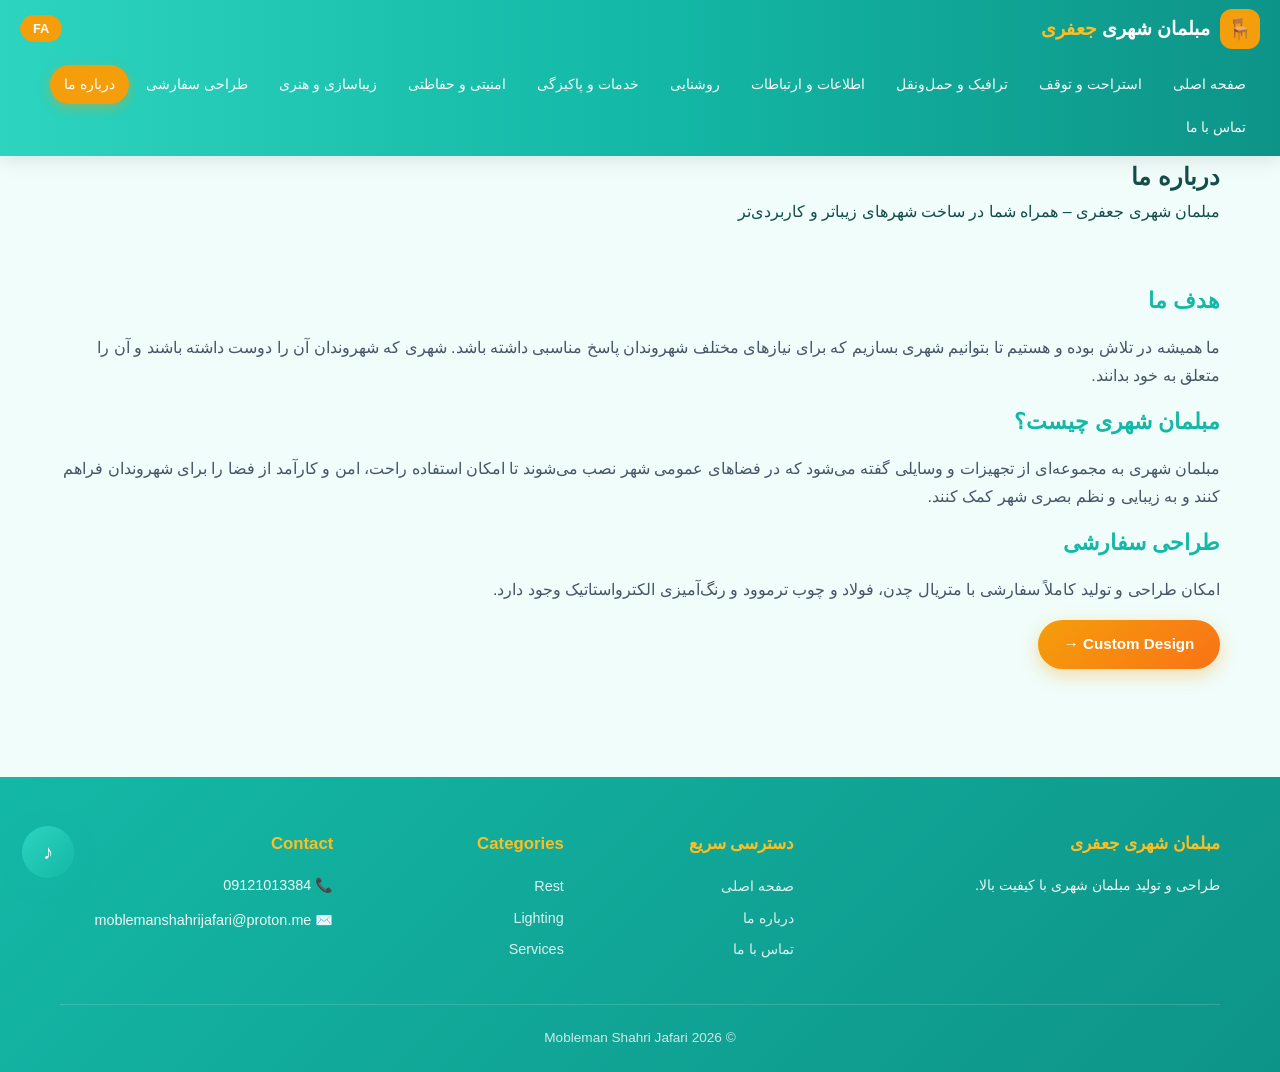
==== commit b9d27f5f: "Add files via upload Update site: brighter theme, continuous background music, improved multilingual" ====
--- a/about.html
+++ b/about.html
@@ -103,8 +103,28 @@
   <footer class="footer">
     <div class="container">
       <div class="footer-grid">
-        <div><h4>مبلمان شهری جعفری</h4><p>High-quality urban furniture design & production.</p></div>
-        <div><h4>Quick Links</h4><a href="index.html">Home</a><a href="about.html">About</a><a href="contact.html">Contact</a></div>
+        <div>
+          <h4 data-lang="fa">مبلمان شهری جعفری</h4>
+          <h4 data-lang="en">Mobleman Shahri Jafari</h4>
+          <h4 data-lang="ar">مبلمان شهري جعفري</h4>
+          <p data-lang="fa">طراحی و تولید مبلمان شهری با کیفیت بالا.</p>
+          <p data-lang="en">High-quality urban furniture design & production.</p>
+          <p data-lang="ar">تصميم وإنتاج الأثاث الحضري عالي الجودة.</p>
+        </div>
+        <div>
+          <h4 data-lang="fa">دسترسی سریع</h4>
+          <h4 data-lang="en">Quick Links</h4>
+          <h4 data-lang="ar">روابط سريعة</h4>
+          <a href="index.html" data-lang="fa">صفحه اصلی</a>
+          <a href="index.html" data-lang="en">Home</a>
+          <a href="index.html" data-lang="ar">الرئيسية</a>
+          <a href="about.html" data-lang="fa">درباره ما</a>
+          <a href="about.html" data-lang="en">About</a>
+          <a href="about.html" data-lang="ar">من نحن</a>
+          <a href="contact.html" data-lang="fa">تماس با ما</a>
+          <a href="contact.html" data-lang="en">Contact</a>
+          <a href="contact.html" data-lang="ar">اتصل بنا</a>
+        </div>
         <div><h4>Categories</h4><a href="rest.html">Rest</a><a href="lighting.html">Lighting</a><a href="services.html">Services</a></div>
         <div><h4>Contact</h4><p>📞 09121013384</p><p>✉️ moblemanshahrijafari@proton.me</p></div>
       </div>
--- a/css/style.css
+++ b/css/style.css
@@ -1,10 +1,10 @@
 /* ========================================
-   مبلمان شهری جعفری - Bright Modern Theme
+   مبلمان شهری جعفری - Bright Lively Theme v4
    ======================================== */
 :root {
-  --primary: #14b8a6;          /* Brighter Teal */
-  --primary-dark: #0d9488;
-  --primary-light: #2dd4bf;
+  --primary: #2dd4bf;          /* Lighter vibrant teal */
+  --primary-dark: #14b8a6;
+  --primary-light: #5eead4;
   --accent: #f59e0b;           /* Bright Amber/Gold */
   --accent-light: #fbbf24;
   --secondary: #3b82f6;        /* Bright Blue */
@@ -12,10 +12,10 @@
   --bg-card: #ffffff;
   --text: #0f766e;
   --text-muted: #5eead4;
-  --text-dark: #115e59;
+  --text-dark: #134e4a;
   --border: #99f6e4;
-  --shadow: 0 8px 30px rgba(20, 184, 166, 0.15);
-  --shadow-hover: 0 16px 40px rgba(20, 184, 166, 0.25);
+  --shadow: 0 8px 30px rgba(45, 212, 191, 0.18);
+  --shadow-hover: 0 16px 40px rgba(45, 212, 191, 0.28);
   --radius: 18px;
   --transition: all 0.3s cubic-bezier(0.4, 0, 0.2, 1);
   --font: 'Vazirmatn', 'Tahoma', 'Segoe UI', sans-serif;
@@ -30,7 +30,7 @@
 body {
   font-family: var(--font);
   background: var(--bg);
-  color: var(--text);
+  color: var(--text-dark);
   line-height: 1.75;
   direction: rtl;
   overflow-x: hidden;
@@ -51,8 +51,8 @@
   margin-right: 12px;
 }
 .lang-btn {
-  background: rgba(255,255,255,0.2);
-  border: 1px solid rgba(255,255,255,0.4);
+  background: rgba(255,255,255,0.25);
+  border: 1px solid rgba(255,255,255,0.5);
   color: #fff;
   padding: 5px 12px;
   border-radius: 20px;
@@ -67,13 +67,13 @@
   border-color: var(--accent);
 }
 
-/* ========== Header ========== */
+/* ========== Header - Lighter & Livelier ========== */
 .header {
   position: sticky;
   top: 0;
   z-index: 1000;
-  background: linear-gradient(90deg, #14b8a6, #0d9488);
-  box-shadow: 0 4px 20px rgba(0,0,0,0.12);
+  background: linear-gradient(90deg, #2dd4bf, #14b8a6, #0d9488);
+  box-shadow: 0 4px 20px rgba(0,0,0,0.1);
   padding: 0.55rem 0;
 }
 .header-inner {
@@ -110,7 +110,7 @@
   flex-wrap: wrap;
 }
 .nav a {
-  color: rgba(255,255,255,0.92);
+  color: rgba(255,255,255,0.95);
   padding: 0.45rem 0.85rem;
   border-radius: 50px;
   font-size: 0.88rem;
@@ -139,8 +139,9 @@
   align-items: center;
   justify-content: center;
   color: #fff;
-  transition: opacity 0.8s ease, visibility 0.8s;
-  gap: 1.5rem;
+  transition: opacity 0.9s ease, visibility 0.9s;
+  gap: 1.2rem;
+  padding: 1.5rem;
 }
 .splash.hide {
   opacity: 0;
@@ -152,56 +153,55 @@
   flex-wrap: wrap;
   justify-content: center;
   gap: 0.6rem 1rem;
-  margin-bottom: 1.2rem;
-  min-height: 70px;
+  max-width: 90vw;
 }
 .splash-word {
-  font-size: clamp(1.8rem, 5vw, 3.2rem);
-  font-weight: 800;
+  font-size: clamp(1.6rem, 5vw, 2.8rem);
+  font-weight: 700;
   opacity: 0;
-  transform: translateY(25px) scale(0.85);
-  filter: blur(4px);
-  transition: all 0.6s cubic-bezier(0.34, 1.56, 0.64, 1);
-  text-shadow: 0 0 20px rgba(251, 191, 36, 0.3);
+  transform: translateY(18px);
+  transition: opacity 0.55s ease, transform 0.55s ease;
+  color: #e2e8f0;
 }
 .splash-word.show {
   opacity: 1;
-  transform: translateY(0) scale(1);
-  filter: blur(0);
+  transform: translateY(0);
 }
 .splash-word.highlight { color: var(--accent-light); }
 .splash-en {
-  font-size: 1.2rem;
+  font-size: clamp(0.95rem, 2.5vw, 1.25rem);
+  color: #94a3b8;
   opacity: 0;
-  letter-spacing: 3px;
-  font-weight: 400;
+  transform: translateX(-30px);
+  transition: opacity 0.6s ease, transform 0.6s ease;
+  margin-top: 0.3rem;
+  letter-spacing: 0.5px;
+}
+.splash-en.show {
+  opacity: 1;
+  transform: translateX(0);
+  animation: swing-en 2.8s ease-in-out 0.6s infinite alternate;
+}
+@keyframes swing-en {
+  from { transform: translateX(-12px); }
+  to { transform: translateX(12px); }
+}
+.splash-img-wrap {
+  margin-top: 1.2rem;
+  opacity: 0;
+  transform: scale(0.85);
   transition: opacity 0.7s ease, transform 0.7s ease;
-  transform: translateY(15px);
-}
-.splash-en.show {
-  opacity: 0.95;
-  transform: translateY(0);
-  animation: enFloat 2.5s ease-in-out infinite alternate;
-}
-@keyframes enFloat {
-  from { transform: translateX(-8px); }
-  to { transform: translateX(8px); }
-}
-.splash-img-wrap {
-  margin-top: 1.5rem;
-  opacity: 0;
-  transform: scale(0.9);
-  transition: all 0.7s ease;
+  max-width: min(420px, 85vw);
 }
 .splash-img-wrap.show {
   opacity: 1;
   transform: scale(1);
-  animation: rock 2.2s ease-in-out infinite alternate;
 }
 .splash-img-wrap img {
-  width: min(280px, 70vw);
+  width: 100%;
   border-radius: 16px;
   box-shadow: 0 20px 50px rgba(0,0,0,0.5);
+  animation: rock 3.2s ease-in-out infinite alternate;
 }
 @keyframes rock {
   from { transform: rotate(-10deg); }
@@ -211,287 +211,202 @@
 /* ========== Hero ========== */
 .hero {
   position: relative;
-  min-height: 68vh;
+  min-height: 420px;
   display: flex;
   align-items: center;
   justify-content: center;
-  background: #0f172a;
   overflow: hidden;
-  text-align: center;
   color: #fff;
 }
 .hero-bg {
-  position: absolute;
-  inset: 0;
-  background-size: cover;
-  background-position: center;
-  opacity: 1;
+  position: absolute; inset: 0;
+  background-size: cover; background-position: center;
   filter: brightness(0.55);
-}
-.hero-bg::after {
-  content: '';
-  position: absolute;
-  inset: 0;
-  background: linear-gradient(to bottom, rgba(15,23,42,0.25) 0%, rgba(15,23,42,0.55) 100%);
-  pointer-events: none;
+  transform: scale(1.05);
 }
 .hero-content {
-  position: relative;
-  z-index: 2;
-  max-width: 860px;
-  padding: 3rem 1.5rem;
+  position: relative; z-index: 2;
+  text-align: center; padding: 3rem 1.5rem; max-width: 900px;
 }
 .hero h1 {
-  font-size: clamp(2rem, 5vw, 3.1rem);
-  font-weight: 800;
-  margin-bottom: 1rem;
-  line-height: 1.35;
-  text-shadow: 0 2px 10px rgba(0,0,0,0.2);
-}
-.hero h1 span { color: var(--accent-light); }
+  font-size: clamp(1.7rem, 4.5vw, 2.6rem);
+  font-weight: 800; margin-bottom: 1rem; line-height: 1.35;
+}
 .hero p {
-  font-size: 1.1rem;
-  opacity: 0.95;
-  margin-bottom: 1.8rem;
-  max-width: 620px;
-  margin-left: auto;
-  margin-right: auto;
-}
+  font-size: 1.05rem; opacity: 0.95; max-width: 700px; margin: 0 auto 1.5rem;
+}
+
+/* ========== Buttons ========== */
 .btn {
-  display: inline-flex;
-  align-items: center;
-  gap: 0.5rem;
-  padding: 0.85rem 1.7rem;
+  display: inline-block;
+  padding: 0.7rem 1.6rem;
   border-radius: 50px;
   font-weight: 600;
-  font-size: 0.98rem;
+  font-size: 0.95rem;
+  transition: var(--transition);
+  border: none;
   cursor: pointer;
-  border: none;
-  transition: var(--transition);
 }
 .btn-primary {
-  background: var(--accent);
-  color: #fff;
-  box-shadow: 0 6px 20px rgba(245, 158, 11, 0.4);
+  background: linear-gradient(135deg, var(--accent), #f97316);
+  color: #fff;
+  box-shadow: 0 6px 18px rgba(245, 158, 11, 0.35);
 }
 .btn-primary:hover {
-  background: #d97706;
   transform: translateY(-3px);
-  box-shadow: 0 10px 28px rgba(245, 158, 11, 0.5);
+  box-shadow: 0 10px 25px rgba(245, 158, 11, 0.45);
 }
 .btn-outline {
   background: transparent;
-  border: 2px solid rgba(255,255,255,0.7);
-  color: #fff;
-}
-.btn-outline:hover {
-  background: rgba(255,255,255,0.15);
-  border-color: #fff;
-}
-
-/* ========== Sections ========== */
-.section { padding: 4rem 0; }
-.container { max-width: 1280px; margin: 0 auto; padding: 0 1.4rem; }
-.section-title { text-align: center; margin-bottom: 2.8rem; }
+  border: 2px solid #fff;
+  color: #fff;
+}
+.btn-outline:hover { background: #fff; color: var(--primary-dark); }
+
+/* ========== Categories Grid ========== */
+.section { padding: 3.5rem 0; }
+.container { max-width: 1200px; margin: 0 auto; padding: 0 1.25rem; }
+.section-title {
+  text-align: center;
+  margin-bottom: 2.2rem;
+}
 .section-title h2 {
-  font-size: 1.9rem;
-  font-weight: 700;
+  font-size: 1.7rem;
+  font-weight: 800;
   color: var(--primary-dark);
-  margin-bottom: 0.5rem;
-  position: relative;
-  display: inline-block;
-}
-.section-title h2::after {
-  content: '';
-  position: absolute;
-  bottom: -7px; right: 20%; left: 20%;
-  height: 4px;
-  background: linear-gradient(90deg, var(--accent), var(--primary));
-  border-radius: 4px;
-}
-.section-title p { color: #5eead4; max-width: 560px; margin: 1.1rem auto 0; color: #0f766e; }
-
-/* Category Cards */
-.categories-grid {
+  margin-bottom: 0.4rem;
+}
+.section-title p { color: #64748b; font-size: 1rem; }
+
+.cat-grid {
   display: grid;
-  grid-template-columns: repeat(auto-fill, minmax(270px, 1fr));
-  gap: 1.5rem;
+  grid-template-columns: repeat(auto-fill, minmax(260px, 1fr));
+  gap: 1.4rem;
 }
 .cat-card {
   background: var(--bg-card);
   border-radius: var(--radius);
-  overflow: hidden;
+  padding: 1.6rem 1.3rem;
   box-shadow: var(--shadow);
   transition: var(--transition);
-  border: 2px solid transparent;
-  display: flex;
-  flex-direction: column;
+  border: 1px solid var(--border);
+  text-align: center;
 }
 .cat-card:hover {
-  transform: translateY(-8px);
+  transform: translateY(-6px);
   box-shadow: var(--shadow-hover);
   border-color: var(--primary-light);
 }
-.cat-card-img {
-  height: 170px;
+.cat-icon {
+  width: 64px; height: 64px;
+  margin: 0 auto 1rem;
   background: linear-gradient(135deg, var(--primary), var(--primary-dark));
-  display: flex;
-  align-items: center;
-  justify-content: center;
-  font-size: 3.2rem;
-  color: #fff;
-  position: relative;
-}
-.cat-card-body { padding: 1.3rem 1.4rem 1.5rem; flex: 1; display: flex; flex-direction: column; }
+  border-radius: 18px;
+  display: flex; align-items: center; justify-content: center;
+  font-size: 1.8rem;
+  color: #fff;
+  box-shadow: 0 8px 20px rgba(20, 184, 166, 0.3);
+}
 .cat-card h3 { font-size: 1.15rem; font-weight: 700; color: var(--primary-dark); margin-bottom: 0.4rem; }
-.cat-card p { font-size: 0.9rem; color: #64748b; flex: 1; margin-bottom: 1rem; }
-.cat-card .btn { align-self: flex-start; padding: 0.5rem 1.2rem; font-size: 0.88rem; }
-
-/* Page Hero */
-.page-hero {
-  background: linear-gradient(135deg, #0d9488, #0f766e);
-  color: #fff;
-  padding: 3rem 0 2.6rem;
-  text-align: center;
-}
-.page-hero h1 { font-size: clamp(1.7rem, 4vw, 2.5rem); font-weight: 800; margin-bottom: 0.5rem; }
-.page-hero p { opacity: 0.92; max-width: 680px; margin: 0 auto; font-size: 1.02rem; }
-.breadcrumb { margin-top: 1rem; font-size: 0.88rem; opacity: 0.85; }
-.breadcrumb a { color: var(--accent-light); }
-
-/* Gallery */
-.gallery-section { padding: 2.8rem 0 3.5rem; }
+.cat-card p { font-size: 0.9rem; color: #64748b; margin-bottom: 1rem; line-height: 1.55; }
+.cat-card .btn {
+  font-size: 0.85rem;
+  padding: 0.45rem 1.1rem;
+  background: linear-gradient(90deg, var(--accent), var(--primary));
+  color: #fff;
+}
+
+/* ========== Gallery ========== */
 .gallery-main {
   display: grid;
-  grid-template-columns: repeat(3, 1fr);
-  gap: 1.3rem;
-  margin-bottom: 2.2rem;
-}
-@media (max-width: 900px) { .gallery-main { grid-template-columns: 1fr; } }
+  grid-template-columns: repeat(auto-fill, minmax(280px, 1fr));
+  gap: 1.2rem;
+  margin-bottom: 2rem;
+}
 .gallery-item {
   position: relative;
   border-radius: var(--radius);
   overflow: hidden;
   aspect-ratio: 4/3;
+  background: #e2e8f0;
+  cursor: pointer;
   box-shadow: var(--shadow);
+  transition: var(--transition);
+}
+.gallery-item:hover { transform: scale(1.02); box-shadow: var(--shadow-hover); }
+.gallery-item img { width: 100%; height: 100%; object-fit: cover; }
+.img-placeholder {
+  width: 100%; height: 100%;
+  display: flex; align-items: center; justify-content: center;
+  background: linear-gradient(135deg, #ccfbf1, #99f6e4);
+  color: var(--primary-dark);
+  font-size: 0.95rem;
+}
+.gallery-strip {
+  display: flex;
+  gap: 0.8rem;
+  overflow: hidden;
+  padding: 0.5rem 0;
+}
+.strip-item {
+  flex: 0 0 160px;
+  height: 110px;
+  border-radius: 12px;
+  overflow: hidden;
   cursor: pointer;
   background: #e2e8f0;
 }
-.gallery-item img {
-  width: 100%; height: 100%;
-  object-fit: cover;
-  transition: transform 0.5s ease;
-}
-.gallery-item:hover img { transform: scale(1.1); }
-.gallery-item .overlay {
-  position: absolute; inset: 0;
-  background: linear-gradient(to top, rgba(13,148,136,0.75), transparent 55%);
-  opacity: 0; transition: var(--transition);
-  display: flex; align-items: flex-end; padding: 1.1rem; color: #fff; font-weight: 600;
-}
-.gallery-item:hover .overlay { opacity: 1; }
-
-.gallery-strip-wrapper {
-  position: relative;
-  overflow: hidden;
+.strip-item img { width: 100%; height: 100%; object-fit: cover; }
+
+/* ========== Content blocks ========== */
+.content-block h2 { color: var(--primary-dark); font-size: 1.35rem; margin-bottom: 0.9rem; font-weight: 700; }
+.content-block p { color: #475569; margin-bottom: 0.8rem; }
+
+/* ========== Contact ========== */
+.contact-grid {
+  display: grid;
+  grid-template-columns: repeat(auto-fit, minmax(240px, 1fr));
+  gap: 1.5rem;
+}
+.contact-item {
+  background: #fff;
   border-radius: var(--radius);
-  background: #fff;
-  padding: 1rem 0;
+  padding: 1.5rem;
   box-shadow: var(--shadow);
-}
-.gallery-strip {
-  display: flex;
-  gap: 0.9rem;
-  animation: scrollStrip 45s linear infinite;
-  width: max-content;
-}
-.gallery-strip:hover { animation-play-state: paused; }
-.gallery-strip .strip-item {
-  flex-shrink: 0;
-  width: 190px; height: 130px;
-  border-radius: 14px;
-  overflow: hidden;
-  position: relative;
-  cursor: pointer;
-  box-shadow: 0 4px 14px rgba(0,0,0,0.1);
-  transition: transform 0.3s ease;
-  background: #e2e8f0;
-}
-.gallery-strip .strip-item:hover {
-  transform: scale(1.12);
-  z-index: 5;
-  box-shadow: 0 8px 22px rgba(0,0,0,0.18);
-}
-.gallery-strip .strip-item img { width: 100%; height: 100%; object-fit: cover; }
-@keyframes scrollStrip {
-  0% { transform: translateX(0); }
-  100% { transform: translateX(50%); }
-}
-
-.img-placeholder {
-  width: 100%; height: 100%;
-  background: linear-gradient(135deg, #ccfbf1, #99f6e4);
+  border: 1px solid var(--border);
+  text-align: center;
+}
+.contact-item .icon {
+  width: 52px; height: 52px; margin: 0 auto 0.8rem;
+  background: linear-gradient(135deg, var(--primary), var(--primary-dark));
+  border-radius: 50%;
   display: flex; align-items: center; justify-content: center;
-  color: #0f766e; font-size: 0.9rem; text-align: center; padding: 1rem;
-}
-
-/* Content */
-.content-block {
-  background: var(--bg-card);
-  border-radius: var(--radius);
-  padding: 1.9rem 2rem;
-  box-shadow: var(--shadow);
-  margin-bottom: 1.6rem;
-  border: 1px solid #ccfbf1;
-}
-.content-block h2 { color: var(--primary-dark); font-size: 1.35rem; margin-bottom: 0.9rem; font-weight: 700; }
-.content-block p { color: #475569; margin-bottom: 0.9rem; }
-.content-block ul { padding-right: 1.3rem; margin-bottom: 0.9rem; }
-body.lang-en .content-block ul, body.lang-ar .content-block ul { padding-right: 0; padding-left: 1.3rem; }
-.content-block li {
-  position: relative; padding-right: 1.1rem; margin-bottom: 0.45rem; color: #475569;
-}
-body.lang-en .content-block li, body.lang-ar .content-block li { padding-right: 0; padding-left: 1.1rem; }
-.content-block li::before {
-  content: '●'; position: absolute; right: 0; color: var(--accent); font-size: 0.55rem; top: 0.45rem;
-}
-body.lang-en .content-block li::before, body.lang-ar .content-block li::before { right: auto; left: 0; }
-
-/* Contact */
-.contact-grid { display: grid; grid-template-columns: 1fr 1fr; gap: 1.8rem; }
-@media (max-width: 800px) { .contact-grid { grid-template-columns: 1fr; } }
-.contact-item {
-  display: flex; align-items: flex-start; gap: 1rem;
-  background: var(--bg-card); padding: 1.25rem 1.4rem;
-  border-radius: var(--radius); box-shadow: var(--shadow); border: 1px solid #ccfbf1;
-}
-.contact-item .icon {
-  width: 46px; height: 46px;
-  background: linear-gradient(135deg, var(--primary), var(--primary-dark));
-  color: #fff; border-radius: 12px;
-  display: flex; align-items: center; justify-content: center; font-size: 1.25rem; flex-shrink: 0;
+  font-size: 1.3rem; color: #fff;
 }
 .contact-item h4 { font-size: 0.98rem; color: var(--primary-dark); margin-bottom: 0.2rem; }
 .contact-item p, .contact-item a { color: #64748b; font-size: 0.93rem; }
 .contact-item a:hover { color: var(--primary); }
+
+/* ========== Social Links ========== */
 .social-links { display: flex; gap: 0.7rem; margin-top: 0.4rem; }
 .social-links a {
   width: 42px; height: 42px; border-radius: 50%;
   background: var(--primary); color: #fff;
   display: flex; align-items: center; justify-content: center;
-  font-size: 1.15rem; font-weight: 700; transition: var(--transition);
+  font-size: 1.1rem; font-weight: 700; transition: var(--transition);
   text-decoration: none;
 }
-.social-links a:hover { background: var(--accent); transform: translateY(-3px); }
+.social-links a:hover { transform: translateY(-3px); }
 .social-links a.fb { background: #1877f2; }
 .social-links a.tw { background: #000; }
 .social-links a.fb:hover { background: #0d65d9; }
 .social-links a.tw:hover { background: #333; }
-
-/* Footer */
+.social-links a svg { width: 20px; height: 20px; fill: currentColor; }
+
+/* ========== Footer ========== */
 .footer {
-  background: linear-gradient(135deg, #0d9488, #0f766e);
-  color: rgba(255,255,255,0.9);
+  background: linear-gradient(135deg, #14b8a6, #0d9488);
+  color: rgba(255,255,255,0.92);
   padding: 3.2rem 0 1.4rem;
   margin-top: 2.5rem;
 }
@@ -505,20 +420,20 @@
 @media (max-width: 550px) { .footer-grid { grid-template-columns: 1fr; } }
 .footer h4 { color: var(--accent-light); font-size: 1.05rem; margin-bottom: 1rem; font-weight: 600; }
 .footer p { font-size: 0.9rem; line-height: 1.65; margin-bottom: 0.7rem; }
-.footer a { color: rgba(255,255,255,0.82); font-size: 0.9rem; display: block; margin-bottom: 0.4rem; }
+.footer a { color: rgba(255,255,255,0.85); font-size: 0.9rem; display: block; margin-bottom: 0.4rem; }
 .footer a:hover { color: var(--accent-light); }
 .footer-bottom {
-  border-top: 1px solid rgba(255,255,255,0.15);
-  padding-top: 1.3rem; text-align: center; font-size: 0.85rem; opacity: 0.8;
-}
-
-/* Music Button */
+  border-top: 1px solid rgba(255,255,255,0.18);
+  padding-top: 1.3rem; text-align: center; font-size: 0.85rem; opacity: 0.85;
+}
+
+/* ========== Music Button ========== */
 .music-toggle {
   position: fixed; bottom: 22px; left: 22px; z-index: 999;
   width: 52px; height: 52px; border-radius: 50%;
   background: linear-gradient(135deg, var(--primary), var(--primary-dark));
   color: #fff; border: none;
-  box-shadow: 0 6px 22px rgba(13, 148, 136, 0.4);
+  box-shadow: 0 6px 22px rgba(20, 184, 166, 0.45);
   cursor: pointer; font-size: 1.25rem;
   display: flex; align-items: center; justify-content: center;
   transition: var(--transition);
@@ -526,11 +441,11 @@
 .music-toggle:hover { transform: scale(1.1); }
 .music-toggle.playing { animation: pulse 2s infinite; }
 @keyframes pulse {
-  0%, 100% { box-shadow: 0 6px 22px rgba(13, 148, 136, 0.4); }
+  0%, 100% { box-shadow: 0 6px 22px rgba(20, 184, 166, 0.45); }
   50% { box-shadow: 0 6px 28px rgba(245, 158, 11, 0.55); }
 }
 
-/* Lightbox */
+/* ========== Lightbox ========== */
 .lightbox {
   position: fixed; inset: 0; background: rgba(0,0,0,0.9);
   z-index: 2000; display: none; align-items: center; justify-content: center; padding: 1.5rem;
@@ -543,11 +458,11 @@
   width: 42px; height: 42px; border-radius: 50%; font-size: 1.35rem; cursor: pointer;
 }
 
-/* Responsive Nav */
+/* ========== Responsive Nav ========== */
 @media (max-width: 1020px) {
   .nav {
     display: none; position: absolute; top: 100%; right: 0; left: 0;
-    background: #0f766e; flex-direction: column; padding: 0.9rem; gap: 0.3rem;
+    background: #14b8a6; flex-direction: column; padding: 0.9rem; gap: 0.3rem;
     box-shadow: 0 10px 30px rgba(0,0,0,0.2);
   }
   .nav.open { display: flex; }
@@ -555,11 +470,12 @@
   .lang-switcher { order: -1; }
 }
 
-/* Language content helpers */
+/* ========== Language visibility (strict) ========== */
 [data-lang] { display: none !important; }
 body.lang-fa [data-lang="fa"],
 body.lang-en [data-lang="en"],
 body.lang-ar [data-lang="ar"] { display: block !important; }
+
 body.lang-fa a[data-lang="fa"],
 body.lang-en a[data-lang="en"],
 body.lang-ar a[data-lang="ar"],
@@ -568,7 +484,30 @@
 body.lang-ar span[data-lang="ar"],
 body.lang-fa button[data-lang="fa"],
 body.lang-en button[data-lang="en"],
-body.lang-ar button[data-lang="ar"] { display: inline !important; }
+body.lang-ar button[data-lang="ar"],
+body.lang-fa h1[data-lang="fa"],
+body.lang-en h1[data-lang="en"],
+body.lang-ar h1[data-lang="ar"],
+body.lang-fa h2[data-lang="fa"],
+body.lang-en h2[data-lang="en"],
+body.lang-ar h2[data-lang="ar"],
+body.lang-fa h3[data-lang="fa"],
+body.lang-en h3[data-lang="en"],
+body.lang-ar h3[data-lang="ar"],
+body.lang-fa h4[data-lang="fa"],
+body.lang-en h4[data-lang="en"],
+body.lang-ar h4[data-lang="ar"],
+body.lang-fa p[data-lang="fa"],
+body.lang-en p[data-lang="en"],
+body.lang-ar p[data-lang="ar"],
+body.lang-fa div[data-lang="fa"],
+body.lang-en div[data-lang="en"],
+body.lang-ar div[data-lang="ar"] { display: block !important; }
+
 body.lang-fa .nav a[data-lang="fa"],
 body.lang-en .nav a[data-lang="en"],
 body.lang-ar .nav a[data-lang="ar"] { display: inline-block !important; }
+
+body.lang-fa a.btn[data-lang="fa"],
+body.lang-en a.btn[data-lang="en"],
+body.lang-ar a.btn[data-lang="ar"] { display: inline-block !important; }
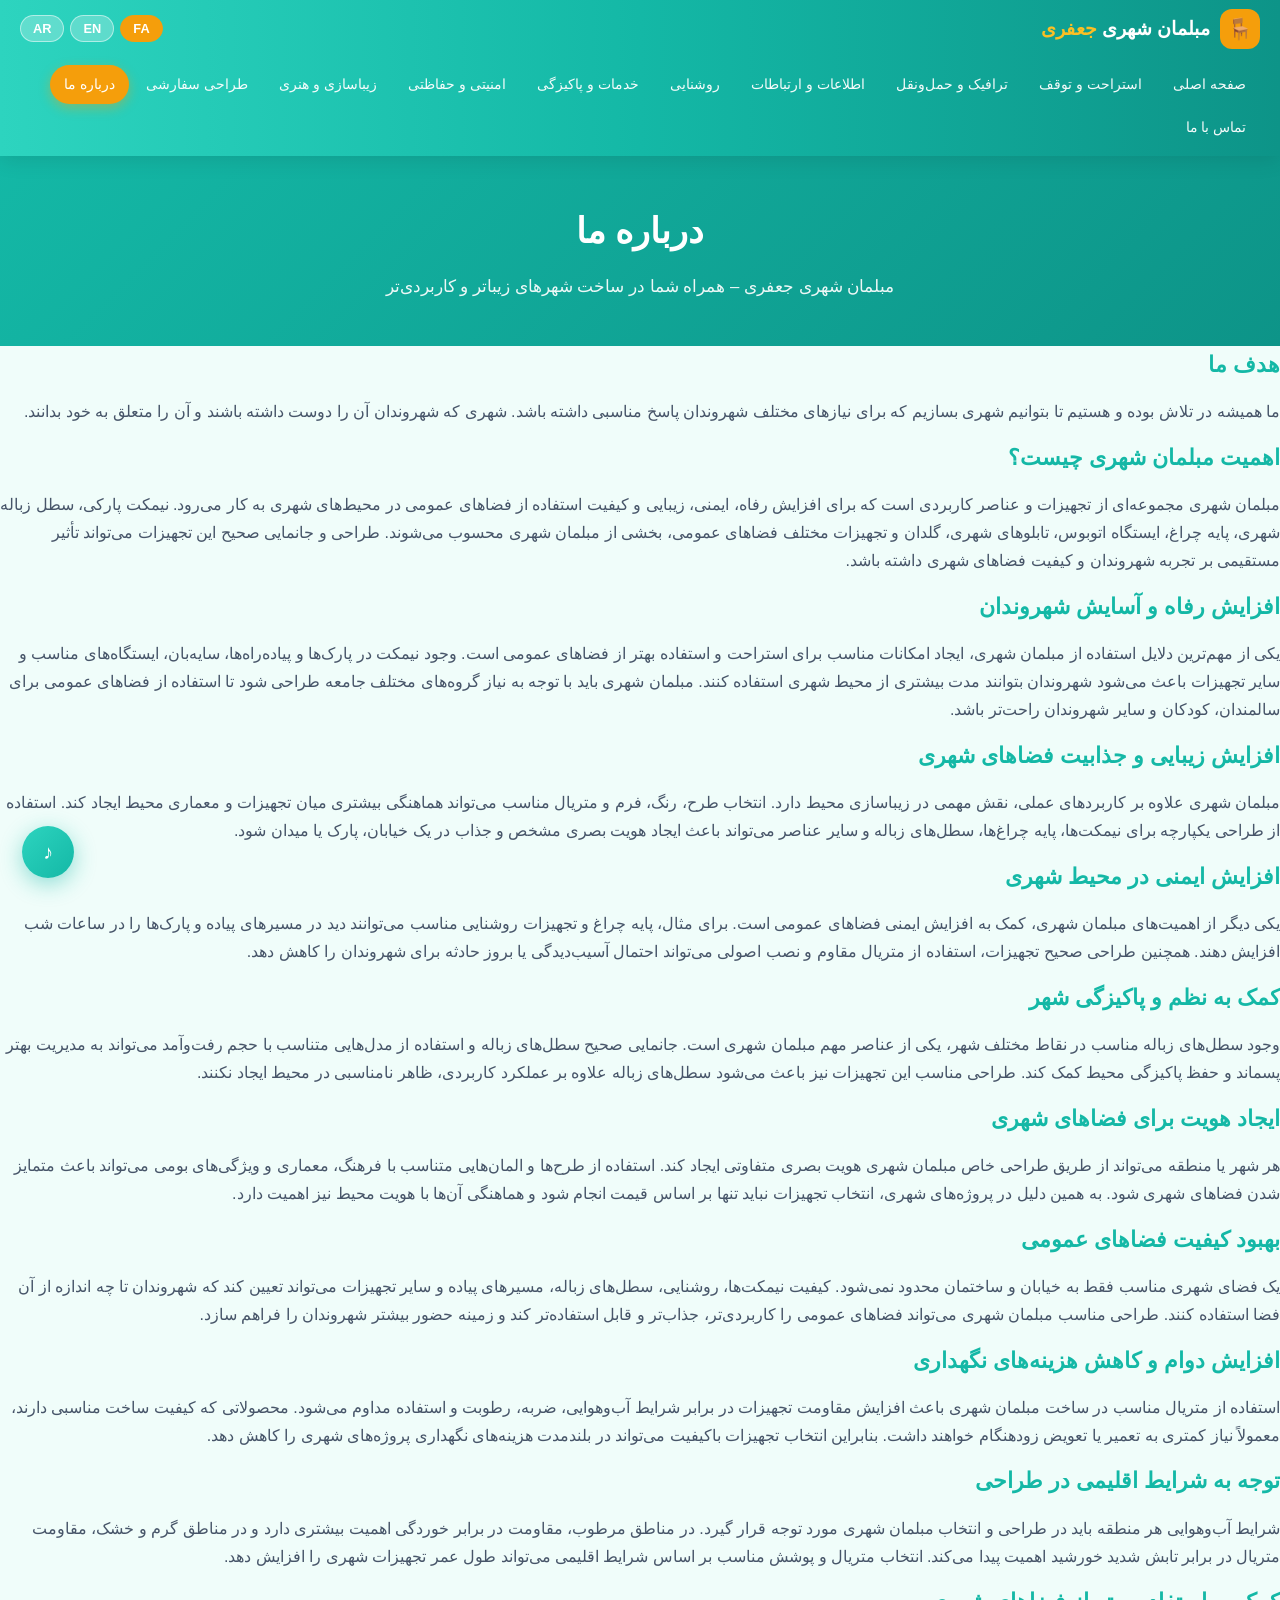
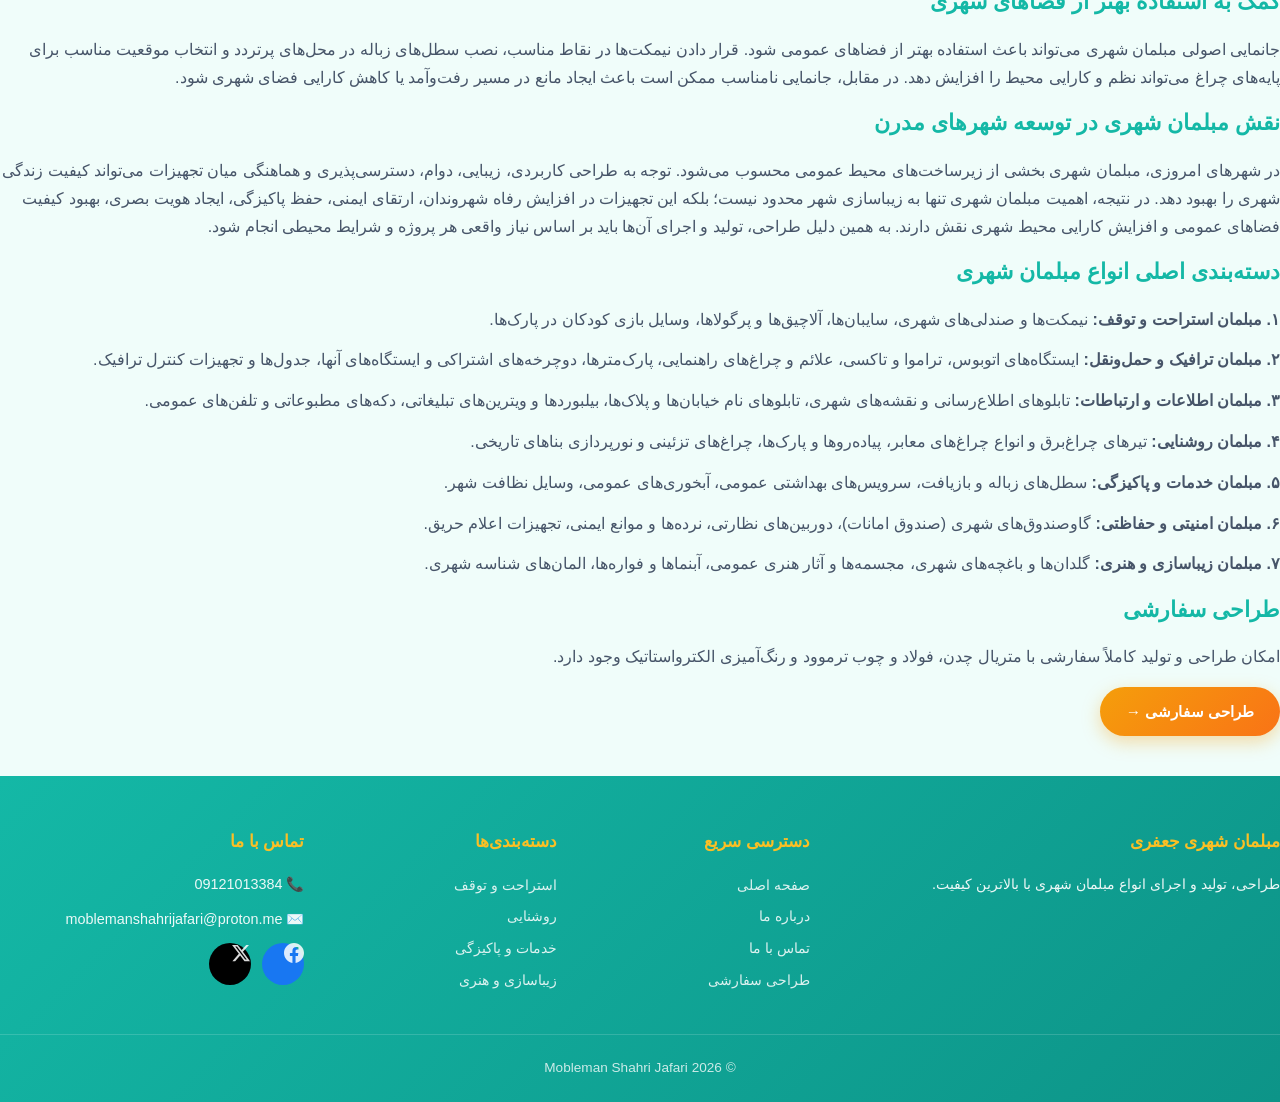
==== commit 20fc5c78: "Add files via upload Fix footer multilingual display, remove breadcrumbs, expand About page with ful" ====
--- a/about.html
+++ b/about.html
@@ -80,14 +80,135 @@
         <p data-lang="en">We always strive to build a city that responds properly to the different needs of citizens – a city that people love and feel belongs to them.</p>
         <p data-lang="ar">نسعى دائماً لبناء مدينة تلبي احتياجات المواطنين المختلفة – مدينة يحبها الناس ويشعرون بأنها ملكهم.</p>
       </div>
-      <div class="content-block">
-        <h2 data-lang="fa">مبلمان شهری چیست؟</h2>
-        <h2 data-lang="en">What is Urban Furniture?</h2>
-        <h2 data-lang="ar">ما هو الأثاث الحضري؟</h2>
-        <p data-lang="fa">مبلمان شهری به مجموعه‌ای از تجهیزات و وسایلی گفته می‌شود که در فضاهای عمومی شهر نصب می‌شوند تا امکان استفاده راحت، امن و کارآمد از فضا را برای شهروندان فراهم کنند و به زیبایی و نظم بصری شهر کمک کنند.</p>
-        <p data-lang="en">Urban furniture is a set of equipment installed in public spaces to provide comfortable, safe and efficient use for citizens and to enhance the visual beauty and order of the city.</p>
-        <p data-lang="ar">الأثاث الحضري هو مجموعة من المعدات التي تُركب في الفراغات العامة لتوفير استخدام مريح وآمن وفعال وللمساهمة في جمال المدينة ونظامها البصري.</p>
-      </div>
+
+      <div class="content-block">
+        <h2 data-lang="fa">اهمیت مبلمان شهری چیست؟</h2>
+        <h2 data-lang="en">Why is Urban Furniture Important?</h2>
+        <h2 data-lang="ar">ما أهمية الأثاث الحضري؟</h2>
+        <p data-lang="fa">مبلمان شهری مجموعه‌ای از تجهیزات و عناصر کاربردی است که برای افزایش رفاه، ایمنی، زیبایی و کیفیت استفاده از فضاهای عمومی در محیط‌های شهری به کار می‌رود. نیمکت پارکی، سطل زباله شهری، پایه چراغ، ایستگاه اتوبوس، تابلوهای شهری، گلدان و تجهیزات مختلف فضاهای عمومی، بخشی از مبلمان شهری محسوب می‌شوند. طراحی و جانمایی صحیح این تجهیزات می‌تواند تأثیر مستقیمی بر تجربه شهروندان و کیفیت فضاهای شهری داشته باشد.</p>
+        <p data-lang="en">Urban furniture is a set of practical equipment and elements used to increase comfort, safety, beauty and quality of use of public spaces in urban environments. Park benches, street waste bins, light poles, bus stops, urban signs, planters and various public space equipment are part of urban furniture. Proper design and placement of these items can directly affect citizens’ experience and the quality of urban spaces.</p>
+        <p data-lang="ar">الأثاث الحضري هو مجموعة من المعدات والعناصر العملية المستخدمة لزيادة الراحة والسلامة والجمال وجودة استخدام الفراغات العامة في البيئات الحضرية. مقاعد الحدائق وصناديق القمامة وأعمدة الإنارة ومحطات الحافلات واللافتات الحضرية وأحواض الزراعة وغيرها من معدات الفراغات العامة جزء من الأثاث الحضري. التصميم والتركيب الصحيح لهذه المعدات يمكن أن يؤثر مباشرة على تجربة المواطنين وجودة الفراغات الحضرية.</p>
+      </div>
+
+      <div class="content-block">
+        <h2 data-lang="fa">افزایش رفاه و آسایش شهروندان</h2>
+        <h2 data-lang="en">Increasing Citizen Comfort</h2>
+        <h2 data-lang="ar">زيادة رفاهية وراحة المواطنين</h2>
+        <p data-lang="fa">یکی از مهم‌ترین دلایل استفاده از مبلمان شهری، ایجاد امکانات مناسب برای استراحت و استفاده بهتر از فضاهای عمومی است. وجود نیمکت در پارک‌ها و پیاده‌راه‌ها، سایه‌بان، ایستگاه‌های مناسب و سایر تجهیزات باعث می‌شود شهروندان بتوانند مدت بیشتری از محیط شهری استفاده کنند. مبلمان شهری باید با توجه به نیاز گروه‌های مختلف جامعه طراحی شود تا استفاده از فضاهای عمومی برای سالمندان، کودکان و سایر شهروندان راحت‌تر باشد.</p>
+        <p data-lang="en">One of the main reasons for using urban furniture is to provide suitable facilities for rest and better use of public spaces. Benches in parks and sidewalks, canopies, proper stations and other equipment allow citizens to spend more time in the urban environment. Urban furniture should be designed according to the needs of different groups so that public spaces are easier to use for the elderly, children and others.</p>
+        <p data-lang="ar">من أهم أسباب استخدام الأثاث الحضري توفير مرافق مناسبة للراحة والاستخدام الأفضل للفراغات العامة. وجود المقاعد في الحدائق والأرصفة والمظلات والمحطات المناسبة وغيرها من المعدات يسمح للمواطنين بقضاء وقت أطول في البيئة الحضرية. يجب تصميم الأثاث الحضري وفقاً لاحتياجات مختلف فئات المجتمع لتسهيل استخدام الفراغات العامة لكبار السن والأطفال وغيرهم.</p>
+      </div>
+
+      <div class="content-block">
+        <h2 data-lang="fa">افزایش زیبایی و جذابیت فضاهای شهری</h2>
+        <h2 data-lang="en">Enhancing Beauty and Attractiveness</h2>
+        <h2 data-lang="ar">زيادة جمال وجاذبية الفراغات الحضرية</h2>
+        <p data-lang="fa">مبلمان شهری علاوه بر کاربردهای عملی، نقش مهمی در زیباسازی محیط دارد. انتخاب طرح، رنگ، فرم و متریال مناسب می‌تواند هماهنگی بیشتری میان تجهیزات و معماری محیط ایجاد کند. استفاده از طراحی یکپارچه برای نیمکت‌ها، پایه چراغ‌ها، سطل‌های زباله و سایر عناصر می‌تواند باعث ایجاد هویت بصری مشخص و جذاب در یک خیابان، پارک یا میدان شود.</p>
+        <p data-lang="en">In addition to practical uses, urban furniture plays an important role in beautifying the environment. Choosing appropriate design, color, form and materials can create greater harmony between equipment and the architecture of the surroundings. Unified design for benches, light poles, bins and other elements can create a clear and attractive visual identity for a street, park or square.</p>
+        <p data-lang="ar">بالإضافة إلى الاستخدامات العملية، يلعب الأثاث الحضري دوراً مهماً في تجميل البيئة. اختيار التصميم واللون والشكل والمواد المناسبة يمكن أن يخلق تناسقاً أكبر بين المعدات وعمارة المحيط. التصميم الموحد للمقاعد وأعمدة الإنارة وصناديق القمامة وغيرها من العناصر يمكن أن يخلق هوية بصرية واضحة وجذابة لشارع أو حديقة أو ساحة.</p>
+      </div>
+
+      <div class="content-block">
+        <h2 data-lang="fa">افزایش ایمنی در محیط شهری</h2>
+        <h2 data-lang="en">Increasing Safety in Urban Environments</h2>
+        <h2 data-lang="ar">زيادة السلامة في البيئة الحضرية</h2>
+        <p data-lang="fa">یکی دیگر از اهمیت‌های مبلمان شهری، کمک به افزایش ایمنی فضاهای عمومی است. برای مثال، پایه چراغ و تجهیزات روشنایی مناسب می‌توانند دید در مسیرهای پیاده و پارک‌ها را در ساعات شب افزایش دهند. همچنین طراحی صحیح تجهیزات، استفاده از متریال مقاوم و نصب اصولی می‌تواند احتمال آسیب‌دیدگی یا بروز حادثه برای شهروندان را کاهش دهد.</p>
+        <p data-lang="en">Another importance of urban furniture is helping to increase the safety of public spaces. For example, light poles and proper lighting equipment can improve visibility on pedestrian paths and parks at night. Correct design, durable materials and proper installation can also reduce the risk of injury or accidents for citizens.</p>
+        <p data-lang="ar">من أهمية الأثاث الحضري أيضاً المساعدة في زيادة سلامة الفراغات العامة. على سبيل المثال، أعمدة الإنارة ومعدات الإضاءة المناسبة يمكن أن تحسن الرؤية في مسارات المشاة والحدائق ليلاً. كما أن التصميم الصحيح واستخدام مواد مقاومة والتركيب السليم يمكن أن يقلل من احتمالية الإصابة أو الحوادث للمواطنين.</p>
+      </div>
+
+      <div class="content-block">
+        <h2 data-lang="fa">کمک به نظم و پاکیزگی شهر</h2>
+        <h2 data-lang="en">Helping Order and Cleanliness</h2>
+        <h2 data-lang="ar">المساعدة في النظام والنظافة</h2>
+        <p data-lang="fa">وجود سطل‌های زباله مناسب در نقاط مختلف شهر، یکی از عناصر مهم مبلمان شهری است. جانمایی صحیح سطل‌های زباله و استفاده از مدل‌هایی متناسب با حجم رفت‌وآمد می‌تواند به مدیریت بهتر پسماند و حفظ پاکیزگی محیط کمک کند. طراحی مناسب این تجهیزات نیز باعث می‌شود سطل‌های زباله علاوه بر عملکرد کاربردی، ظاهر نامناسبی در محیط ایجاد نکنند.</p>
+        <p data-lang="en">Proper waste bins in different parts of the city are an important element of urban furniture. Correct placement and models suited to traffic volume help better waste management and keep the environment clean. Good design also prevents bins from looking out of place while remaining functional.</p>
+        <p data-lang="ar">وجود صناديق قمامة مناسبة في نقاط مختلفة من المدينة عنصر مهم من الأثاث الحضري. الوضع الصحيح واستخدام نماذج تتناسب مع حجم الحركة يساعد على إدارة أفضل للنفايات والحفاظ على نظافة البيئة. التصميم المناسب يمنع أيضاً أن تبدو صناديق القمامة غير مناسبة في المحيط مع الحفاظ على وظيفتها.</p>
+      </div>
+
+      <div class="content-block">
+        <h2 data-lang="fa">ایجاد هویت برای فضاهای شهری</h2>
+        <h2 data-lang="en">Creating Identity for Urban Spaces</h2>
+        <h2 data-lang="ar">خلق هوية للفراغات الحضرية</h2>
+        <p data-lang="fa">هر شهر یا منطقه می‌تواند از طریق طراحی خاص مبلمان شهری هویت بصری متفاوتی ایجاد کند. استفاده از طرح‌ها و المان‌هایی متناسب با فرهنگ، معماری و ویژگی‌های بومی می‌تواند باعث متمایز شدن فضاهای شهری شود. به همین دلیل در پروژه‌های شهری، انتخاب تجهیزات نباید تنها بر اساس قیمت انجام شود و هماهنگی آن‌ها با هویت محیط نیز اهمیت دارد.</p>
+        <p data-lang="en">Every city or area can create a distinct visual identity through specific urban furniture design. Using designs and elements that match local culture, architecture and characteristics can make urban spaces stand out. Therefore, in urban projects, equipment should not be chosen only by price; coordination with the identity of the place also matters.</p>
+        <p data-lang="ar">يمكن لكل مدينة أو منطقة أن تخلق هوية بصرية مختلفة من خلال تصميم خاص للأثاث الحضري. استخدام تصاميم وعناصر تتناسب مع الثقافة والعمارة والخصائص المحلية يمكن أن يميز الفراغات الحضرية. لذلك في المشاريع الحضرية لا يجب اختيار المعدات على أساس السعر فقط، بل التنسيق مع هوية المكان مهم أيضاً.</p>
+      </div>
+
+      <div class="content-block">
+        <h2 data-lang="fa">بهبود کیفیت فضاهای عمومی</h2>
+        <h2 data-lang="en">Improving Quality of Public Spaces</h2>
+        <h2 data-lang="ar">تحسين جودة الفراغات العامة</h2>
+        <p data-lang="fa">یک فضای شهری مناسب فقط به خیابان و ساختمان محدود نمی‌شود. کیفیت نیمکت‌ها، روشنایی، سطل‌های زباله، مسیرهای پیاده و سایر تجهیزات می‌تواند تعیین کند که شهروندان تا چه اندازه از آن فضا استفاده کنند. طراحی مناسب مبلمان شهری می‌تواند فضاهای عمومی را کاربردی‌تر، جذاب‌تر و قابل استفاده‌تر کند و زمینه حضور بیشتر شهروندان را فراهم سازد.</p>
+        <p data-lang="en">A good urban space is not limited to streets and buildings. The quality of benches, lighting, bins, pedestrian paths and other equipment determines how much citizens use that space. Proper urban furniture design makes public spaces more practical, attractive and usable and encourages greater presence of citizens.</p>
+        <p data-lang="ar">الفضاء الحضري الجيد لا يقتصر على الشوارع والمباني. جودة المقاعد والإضاءة وصناديق القمامة ومسارات المشاة وغيرها من المعدات تحدد مدى استخدام المواطنين لذلك الفضاء. التصميم المناسب للأثاث الحضري يجعل الفراغات العامة أكثر عملية وجاذبية وقابلية للاستخدام ويشجع على حضور أكبر للمواطنين.</p>
+      </div>
+
+      <div class="content-block">
+        <h2 data-lang="fa">افزایش دوام و کاهش هزینه‌های نگهداری</h2>
+        <h2 data-lang="en">Durability and Lower Maintenance Costs</h2>
+        <h2 data-lang="ar">زيادة المتانة وتقليل تكاليف الصيانة</h2>
+        <p data-lang="fa">استفاده از متریال مناسب در ساخت مبلمان شهری باعث افزایش مقاومت تجهیزات در برابر شرایط آب‌وهوایی، ضربه، رطوبت و استفاده مداوم می‌شود. محصولاتی که کیفیت ساخت مناسبی دارند، معمولاً نیاز کمتری به تعمیر یا تعویض زودهنگام خواهند داشت. بنابراین انتخاب تجهیزات باکیفیت می‌تواند در بلندمدت هزینه‌های نگهداری پروژه‌های شهری را کاهش دهد.</p>
+        <p data-lang="en">Using suitable materials increases resistance of equipment to weather, impact, humidity and continuous use. Well-made products usually need less repair or early replacement. Choosing quality equipment can therefore reduce long-term maintenance costs of urban projects.</p>
+        <p data-lang="ar">استخدام مواد مناسبة يزيد مقاومة المعدات للظروف الجوية والصدمات والرطوبة والاستخدام المستمر. المنتجات ذات جودة التصنيع الجيدة تحتاج عادة إلى إصلاح أو استبدال أقل مبكراً. لذلك اختيار معدات عالية الجودة يمكن أن يقلل تكاليف الصيانة على المدى الطويل للمشاريع الحضرية.</p>
+      </div>
+
+      <div class="content-block">
+        <h2 data-lang="fa">توجه به شرایط اقلیمی در طراحی</h2>
+        <h2 data-lang="en">Attention to Climate in Design</h2>
+        <h2 data-lang="ar">الاهتمام بالظروف المناخية في التصميم</h2>
+        <p data-lang="fa">شرایط آب‌وهوایی هر منطقه باید در طراحی و انتخاب مبلمان شهری مورد توجه قرار گیرد. در مناطق مرطوب، مقاومت در برابر خوردگی اهمیت بیشتری دارد و در مناطق گرم و خشک، مقاومت متریال در برابر تابش شدید خورشید اهمیت پیدا می‌کند. انتخاب متریال و پوشش مناسب بر اساس شرایط اقلیمی می‌تواند طول عمر تجهیزات شهری را افزایش دهد.</p>
+        <p data-lang="en">Climate conditions of each region must be considered in design and selection. In humid areas, corrosion resistance is more important; in hot dry areas, resistance to strong sunlight matters. Choosing materials and coatings according to climate can increase the lifespan of urban equipment.</p>
+        <p data-lang="ar">يجب مراعاة الظروف المناخية لكل منطقة في التصميم والاختيار. في المناطق الرطبة تكون مقاومة التآكل أهم، وفي المناطق الحارة الجافة تكون مقاومة المواد لأشعة الشمس الشديدة مهمة. اختيار المواد والطلاءات المناسبة حسب المناخ يمكن أن يزيد عمر المعدات الحضرية.</p>
+      </div>
+
+      <div class="content-block">
+        <h2 data-lang="fa">کمک به استفاده بهتر از فضاهای شهری</h2>
+        <h2 data-lang="en">Better Use of Urban Spaces</h2>
+        <h2 data-lang="ar">المساعدة على استخدام أفضل للفراغات الحضرية</h2>
+        <p data-lang="fa">جانمایی اصولی مبلمان شهری می‌تواند باعث استفاده بهتر از فضاهای عمومی شود. قرار دادن نیمکت‌ها در نقاط مناسب، نصب سطل‌های زباله در محل‌های پرتردد و انتخاب موقعیت مناسب برای پایه‌های چراغ می‌تواند نظم و کارایی محیط را افزایش دهد. در مقابل، جانمایی نامناسب ممکن است باعث ایجاد مانع در مسیر رفت‌وآمد یا کاهش کارایی فضای شهری شود.</p>
+        <p data-lang="en">Proper placement of urban furniture leads to better use of public spaces. Putting benches in the right spots, bins in high-traffic areas and light poles in suitable positions improves order and efficiency. Poor placement may create obstacles or reduce the effectiveness of the space.</p>
+        <p data-lang="ar">الوضع الصحيح للأثاث الحضري يؤدي إلى استخدام أفضل للفراغات العامة. وضع المقاعد في نقاط مناسبة وصناديق القمامة في الأماكن ذات الحركة الكثيفة واختيار مواقع مناسبة لأعمدة الإنارة يحسن النظام والكفاءة. الوضع السيء قد يخلق عوائق أو يقلل من فعالية الفضاء.</p>
+      </div>
+
+      <div class="content-block">
+        <h2 data-lang="fa">نقش مبلمان شهری در توسعه شهرهای مدرن</h2>
+        <h2 data-lang="en">Role in Modern City Development</h2>
+        <h2 data-lang="ar">دور الأثاث الحضري في تطوير المدن الحديثة</h2>
+        <p data-lang="fa">در شهرهای امروزی، مبلمان شهری بخشی از زیرساخت‌های محیط عمومی محسوب می‌شود. توجه به طراحی کاربردی، زیبایی، دوام، دسترسی‌پذیری و هماهنگی میان تجهیزات می‌تواند کیفیت زندگی شهری را بهبود دهد. در نتیجه، اهمیت مبلمان شهری تنها به زیباسازی شهر محدود نیست؛ بلکه این تجهیزات در افزایش رفاه شهروندان، ارتقای ایمنی، حفظ پاکیزگی، ایجاد هویت بصری، بهبود کیفیت فضاهای عمومی و افزایش کارایی محیط شهری نقش دارند. به همین دلیل طراحی، تولید و اجرای آن‌ها باید بر اساس نیاز واقعی هر پروژه و شرایط محیطی انجام شود.</p>
+        <p data-lang="en">In today’s cities, urban furniture is part of public environment infrastructure. Attention to practical design, beauty, durability, accessibility and coordination among equipment can improve urban quality of life. Its importance is not limited to beautification; it also increases citizen comfort, safety, cleanliness, visual identity, quality of public spaces and efficiency of the urban environment. Design, production and installation must therefore be based on the real needs of each project and environmental conditions.</p>
+        <p data-lang="ar">في مدن اليوم، يُعتبر الأثاث الحضري جزءاً من بنية البيئة العامة. الاهتمام بالتصميم العملي والجمال والمتانة وإمكانية الوصول والتنسيق بين المعدات يمكن أن يحسن جودة الحياة الحضرية. أهميته لا تقتصر على التجميل؛ بل يزيد من راحة المواطنين والسلامة والنظافة والهوية البصرية وجودة الفراغات العامة وكفاءة البيئة الحضرية. لذلك يجب أن يتم التصميم والإنتاج والتنفيذ على أساس الاحتياجات الحقيقية لكل مشروع والظروف البيئية.</p>
+      </div>
+
+      <div class="content-block">
+        <h2 data-lang="fa">دسته‌بندی اصلی انواع مبلمان شهری</h2>
+        <h2 data-lang="en">Main Categories of Urban Furniture</h2>
+        <h2 data-lang="ar">التصنيفات الرئيسية للأثاث الحضري</h2>
+        <p data-lang="fa"><strong>۱. مبلمان استراحت و توقف:</strong> نیمکت‌ها و صندلی‌های شهری، سایبان‌ها، آلاچیق‌ها و پرگولاها، وسایل بازی کودکان در پارک‌ها.</p>
+        <p data-lang="fa"><strong>۲. مبلمان ترافیک و حمل‌ونقل:</strong> ایستگاه‌های اتوبوس، تراموا و تاکسی، علائم و چراغ‌های راهنمایی، پارک‌مترها، دوچرخه‌های اشتراکی و ایستگاه‌های آنها، جدول‌ها و تجهیزات کنترل ترافیک.</p>
+        <p data-lang="fa"><strong>۳. مبلمان اطلاعات و ارتباطات:</strong> تابلوهای اطلاع‌رسانی و نقشه‌های شهری، تابلوهای نام خیابان‌ها و پلاک‌ها، بیلبوردها و ویترین‌های تبلیغاتی، دکه‌های مطبوعاتی و تلفن‌های عمومی.</p>
+        <p data-lang="fa"><strong>۴. مبلمان روشنایی:</strong> تیرهای چراغ‌برق و انواع چراغ‌های معابر، پیاده‌روها و پارک‌ها، چراغ‌های تزئینی و نورپردازی بناهای تاریخی.</p>
+        <p data-lang="fa"><strong>۵. مبلمان خدمات و پاکیزگی:</strong> سطل‌های زباله و بازیافت، سرویس‌های بهداشتی عمومی، آبخوری‌های عمومی، وسایل نظافت شهر.</p>
+        <p data-lang="fa"><strong>۶. مبلمان امنیتی و حفاظتی:</strong> گاوصندوق‌های شهری (صندوق امانات)، دوربین‌های نظارتی، نرده‌ها و موانع ایمنی، تجهیزات اعلام حریق.</p>
+        <p data-lang="fa"><strong>۷. مبلمان زیباسازی و هنری:</strong> گلدان‌ها و باغچه‌های شهری، مجسمه‌ها و آثار هنری عمومی، آبنماها و فواره‌ها، المان‌های شناسه شهری.</p>
+
+        <p data-lang="en"><strong>1. Rest & Seating:</strong> Urban benches and chairs, canopies, pergolas, playground equipment.</p>
+        <p data-lang="en"><strong>2. Traffic & Transport:</strong> Bus, tram and taxi stops, traffic signs and lights, parking meters, shared bikes and stations, curbs and traffic control equipment.</p>
+        <p data-lang="en"><strong>3. Info & Communication:</strong> Information boards and city maps, street name signs and plaques, billboards and display cases, newsstands and public phones.</p>
+        <p data-lang="en"><strong>4. Lighting:</strong> Street light poles and pathway/park lights, decorative lighting and illumination of historic buildings.</p>
+        <p data-lang="en"><strong>5. Services & Cleanliness:</strong> Waste and recycling bins, public toilets, drinking fountains, city cleaning equipment.</p>
+        <p data-lang="en"><strong>6. Security:</strong> Urban lockers, surveillance cameras, fences and safety barriers, fire alarm equipment.</p>
+        <p data-lang="en"><strong>7. Artistic & Beautification:</strong> Urban planters and gardens, sculptures and public art, fountains, city identity elements.</p>
+
+        <p data-lang="ar"><strong>١. الاستراحة والجلوس:</strong> مقاعد وكراسي حضرية، مظلات، برجولات، معدات ألعاب الأطفال.</p>
+        <p data-lang="ar"><strong>٢. المرور والنقل:</strong> محطات الحافلات والترام والتاكسي، إشارات وأضواء المرور، عدادات الوقوف، الدراجات المشتركة ومحطاتها، الأرصفة ومعدات التحكم في المرور.</p>
+        <p data-lang="ar"><strong>٣. المعلومات والاتصالات:</strong> لوحات إعلامية وخرائط المدينة، لافتات أسماء الشوارع واللوحات، اللوحات الإعلانية وواجهات العرض، أكشاك الصحف والهواتف العامة.</p>
+        <p data-lang="ar"><strong>٤. الإضاءة:</strong> أعمدة الإنارة وأنواع أضواء الطرق والأرصفة والحدائق، الإضاءة الزخرفية وإنارة المباني التاريخية.</p>
+        <p data-lang="ar"><strong>٥. الخدمات والنظافة:</strong> صناديق القمامة وإعادة التدوير، دورات المياه العامة، نوافير الشرب، معدات نظافة المدينة.</p>
+        <p data-lang="ar"><strong>٦. الأمن والحماية:</strong> خزائن أمان حضرية، كاميرات مراقبة، حواجز وأسوار أمان، معدات إنذار الحريق.</p>
+        <p data-lang="ar"><strong>٧. التجميل والفن:</strong> أحواض زراعة وحدائق حضرية، تماثيل وفن عام، نوافير، عناصر هوية المدينة.</p>
+      </div>
+
       <div class="content-block">
         <h2 data-lang="fa">طراحی سفارشی</h2>
         <h2 data-lang="en">Custom Design</h2>
@@ -95,7 +216,11 @@
         <p data-lang="fa">امکان طراحی و تولید کاملاً سفارشی با متریال چدن، فولاد و چوب ترموود و رنگ‌آمیزی الکترواستاتیک وجود دارد.</p>
         <p data-lang="en">Fully custom design and production is available using cast iron, steel, thermowood and electrostatic coating.</p>
         <p data-lang="ar">يتوفر التصميم والإنتاج المخصص بالكامل باستخدام الحديد الزهر والصلب والخشب الحراري والطلاء الإلكتروستاتيكي.</p>
-        <p style="margin-top:1rem;"><a href="custom.html" class="btn btn-primary">Custom Design →</a></p>
+        <p style="margin-top:1rem;">
+          <a href="custom.html" class="btn btn-primary" data-lang="fa">طراحی سفارشی →</a>
+          <a href="custom.html" class="btn btn-primary" data-lang="en">Custom Design →</a>
+          <a href="custom.html" class="btn btn-primary" data-lang="ar">تصميم مخصص →</a>
+        </p>
       </div>
     </div>
   </section>
@@ -107,9 +232,9 @@
           <h4 data-lang="fa">مبلمان شهری جعفری</h4>
           <h4 data-lang="en">Mobleman Shahri Jafari</h4>
           <h4 data-lang="ar">مبلمان شهري جعفري</h4>
-          <p data-lang="fa">طراحی و تولید مبلمان شهری با کیفیت بالا.</p>
-          <p data-lang="en">High-quality urban furniture design & production.</p>
-          <p data-lang="ar">تصميم وإنتاج الأثاث الحضري عالي الجودة.</p>
+          <p data-lang="fa">طراحی، تولید و اجرای انواع مبلمان شهری با بالاترین کیفیت.</p>
+          <p data-lang="en">Design, production and installation of high-quality urban furniture.</p>
+          <p data-lang="ar">تصميم وإنتاج وتركيب الأثاث الحضري بأعلى جودة.</p>
         </div>
         <div>
           <h4 data-lang="fa">دسترسی سریع</h4>
@@ -124,9 +249,38 @@
           <a href="contact.html" data-lang="fa">تماس با ما</a>
           <a href="contact.html" data-lang="en">Contact</a>
           <a href="contact.html" data-lang="ar">اتصل بنا</a>
-        </div>
-        <div><h4>Categories</h4><a href="rest.html">Rest</a><a href="lighting.html">Lighting</a><a href="services.html">Services</a></div>
-        <div><h4>Contact</h4><p>📞 09121013384</p><p>✉️ moblemanshahrijafari@proton.me</p></div>
+          <a href="custom.html" data-lang="fa">طراحی سفارشی</a>
+          <a href="custom.html" data-lang="en">Custom Design</a>
+          <a href="custom.html" data-lang="ar">تصميم مخصص</a>
+        </div>
+        <div>
+          <h4 data-lang="fa">دسته‌بندی‌ها</h4>
+          <h4 data-lang="en">Categories</h4>
+          <h4 data-lang="ar">الفئات</h4>
+          <a href="rest.html" data-lang="fa">استراحت و توقف</a>
+          <a href="rest.html" data-lang="en">Rest & Seating</a>
+          <a href="rest.html" data-lang="ar">الاستراحة والجلوس</a>
+          <a href="lighting.html" data-lang="fa">روشنایی</a>
+          <a href="lighting.html" data-lang="en">Lighting</a>
+          <a href="lighting.html" data-lang="ar">الإضاءة</a>
+          <a href="services.html" data-lang="fa">خدمات و پاکیزگی</a>
+          <a href="services.html" data-lang="en">Services</a>
+          <a href="services.html" data-lang="ar">الخدمات</a>
+          <a href="artistic.html" data-lang="fa">زیباسازی و هنری</a>
+          <a href="artistic.html" data-lang="en">Artistic</a>
+          <a href="artistic.html" data-lang="ar">التجميل والفن</a>
+        </div>
+        <div>
+          <h4 data-lang="fa">تماس با ما</h4>
+          <h4 data-lang="en">Contact Us</h4>
+          <h4 data-lang="ar">اتصل بنا</h4>
+          <p>📞 09121013384</p>
+          <p>✉️ moblemanshahrijafari@proton.me</p>
+          <div class="social-links">
+            <a href="https://www.facebook.com/Moblaman.Shahri.Jafari/" target="_blank" rel="noopener" class="fb" title="Facebook"><svg viewBox="0 0 24 24" aria-hidden="true"><path d="M24 12.073c0-6.627-5.373-12-12-12s-12 5.373-12 12c0 5.99 4.388 10.954 10.125 11.854v-8.385H7.078v-3.47h3.047V9.43c0-3.007 1.792-4.669 4.533-4.669 1.312 0 2.686.235 2.686.235v2.953H15.83c-1.491 0-1.956.925-1.956 1.874v2.25h3.328l-.532 3.47h-2.796v8.385C19.612 23.027 24 18.062 24 12.073z"/></svg></a>
+            <a href="https://x.com/mmrrodio" target="_blank" rel="noopener" class="tw" title="X / Twitter"><svg viewBox="0 0 24 24" aria-hidden="true"><path d="M18.244 2.25h3.308l-7.227 8.26 8.502 11.24H16.17l-5.214-6.817L4.99 21.75H1.68l7.73-8.835L1.254 2.25H8.08l4.713 6.231zm-1.161 17.52h1.833L7.084 4.126H5.117z"/></svg></a>
+          </div>
+        </div>
       </div>
       <div class="footer-bottom">© 2026 Mobleman Shahri Jafari</div>
     </div>
--- a/css/style.css
+++ b/css/style.css
@@ -263,58 +263,7 @@
 }
 .btn-outline:hover { background: #fff; color: var(--primary-dark); }
 
-/* ========== Categories Grid ========== */
-.section { padding: 3.5rem 0; }
-.container { max-width: 1200px; margin: 0 auto; padding: 0 1.25rem; }
-.section-title {
-  text-align: center;
-  margin-bottom: 2.2rem;
-}
-.section-title h2 {
-  font-size: 1.7rem;
-  font-weight: 800;
-  color: var(--primary-dark);
-  margin-bottom: 0.4rem;
-}
-.section-title p { color: #64748b; font-size: 1rem; }
-
-.cat-grid {
-  display: grid;
-  grid-template-columns: repeat(auto-fill, minmax(260px, 1fr));
-  gap: 1.4rem;
-}
-.cat-card {
-  background: var(--bg-card);
-  border-radius: var(--radius);
-  padding: 1.6rem 1.3rem;
-  box-shadow: var(--shadow);
-  transition: var(--transition);
-  border: 1px solid var(--border);
-  text-align: center;
-}
-.cat-card:hover {
-  transform: translateY(-6px);
-  box-shadow: var(--shadow-hover);
-  border-color: var(--primary-light);
-}
-.cat-icon {
-  width: 64px; height: 64px;
-  margin: 0 auto 1rem;
-  background: linear-gradient(135deg, var(--primary), var(--primary-dark));
-  border-radius: 18px;
-  display: flex; align-items: center; justify-content: center;
-  font-size: 1.8rem;
-  color: #fff;
-  box-shadow: 0 8px 20px rgba(20, 184, 166, 0.3);
-}
-.cat-card h3 { font-size: 1.15rem; font-weight: 700; color: var(--primary-dark); margin-bottom: 0.4rem; }
-.cat-card p { font-size: 0.9rem; color: #64748b; margin-bottom: 1rem; line-height: 1.55; }
-.cat-card .btn {
-  font-size: 0.85rem;
-  padding: 0.45rem 1.1rem;
-  background: linear-gradient(90deg, var(--accent), var(--primary));
-  color: #fff;
-}
+
 
 /* ========== Gallery ========== */
 .gallery-main {
@@ -511,3 +460,90 @@
 body.lang-fa a.btn[data-lang="fa"],
 body.lang-en a.btn[data-lang="en"],
 body.lang-ar a.btn[data-lang="ar"] { display: inline-block !important; }
+
+/* ========== Categories grid (index) ========== */
+.categories-grid {
+  display: grid;
+  grid-template-columns: repeat(auto-fill, minmax(260px, 1fr));
+  gap: 1.5rem;
+}
+.cat-card {
+  background: var(--bg-card);
+  border-radius: var(--radius);
+  padding: 0;
+  box-shadow: var(--shadow);
+  transition: var(--transition);
+  border: 2px solid var(--border);
+  text-align: center;
+  overflow: hidden;
+  display: flex;
+  flex-direction: column;
+  text-decoration: none;
+  color: inherit;
+}
+.cat-card:hover {
+  transform: translateY(-8px) scale(1.02);
+  box-shadow: var(--shadow-hover);
+  border-color: var(--primary);
+}
+.cat-card-img {
+  font-size: 2.6rem;
+  padding: 1.4rem 1rem 0.6rem;
+  background: linear-gradient(135deg, #ccfbf1, #99f6e4);
+  transition: var(--transition);
+}
+.cat-card:hover .cat-card-img {
+  background: linear-gradient(135deg, #5eead4, #2dd4bf);
+  transform: scale(1.08);
+}
+.cat-card-body {
+  padding: 1rem 1.2rem 1.4rem;
+}
+.cat-card-body h3 {
+  font-size: 1.12rem;
+  font-weight: 700;
+  color: var(--primary-dark);
+  margin-bottom: 0.45rem;
+}
+.cat-card-body p {
+  font-size: 0.88rem;
+  color: #64748b;
+  margin-bottom: 0.9rem;
+  line-height: 1.55;
+}
+.cat-card-body .btn {
+  font-size: 0.82rem;
+  padding: 0.4rem 1rem;
+  display: inline-block;
+}
+
+/* Page hero for about etc */
+.page-hero {
+  background: linear-gradient(135deg, #14b8a6, #0d9488);
+  color: #fff;
+  padding: 2.8rem 0;
+  text-align: center;
+}
+.page-hero h1 {
+  font-size: clamp(1.6rem, 4vw, 2.2rem);
+  font-weight: 800;
+  margin-bottom: 0.6rem;
+}
+.page-hero p {
+  opacity: 0.92;
+  font-size: 1.05rem;
+  max-width: 700px;
+  margin: 0 auto;
+}
+
+/* Ensure language buttons always visible */
+.lang-switcher {
+  display: flex !important;
+  gap: 6px;
+  flex-shrink: 0;
+}
+.lang-btn {
+  display: inline-block !important;
+  min-width: 36px;
+  text-align: center;
+}
